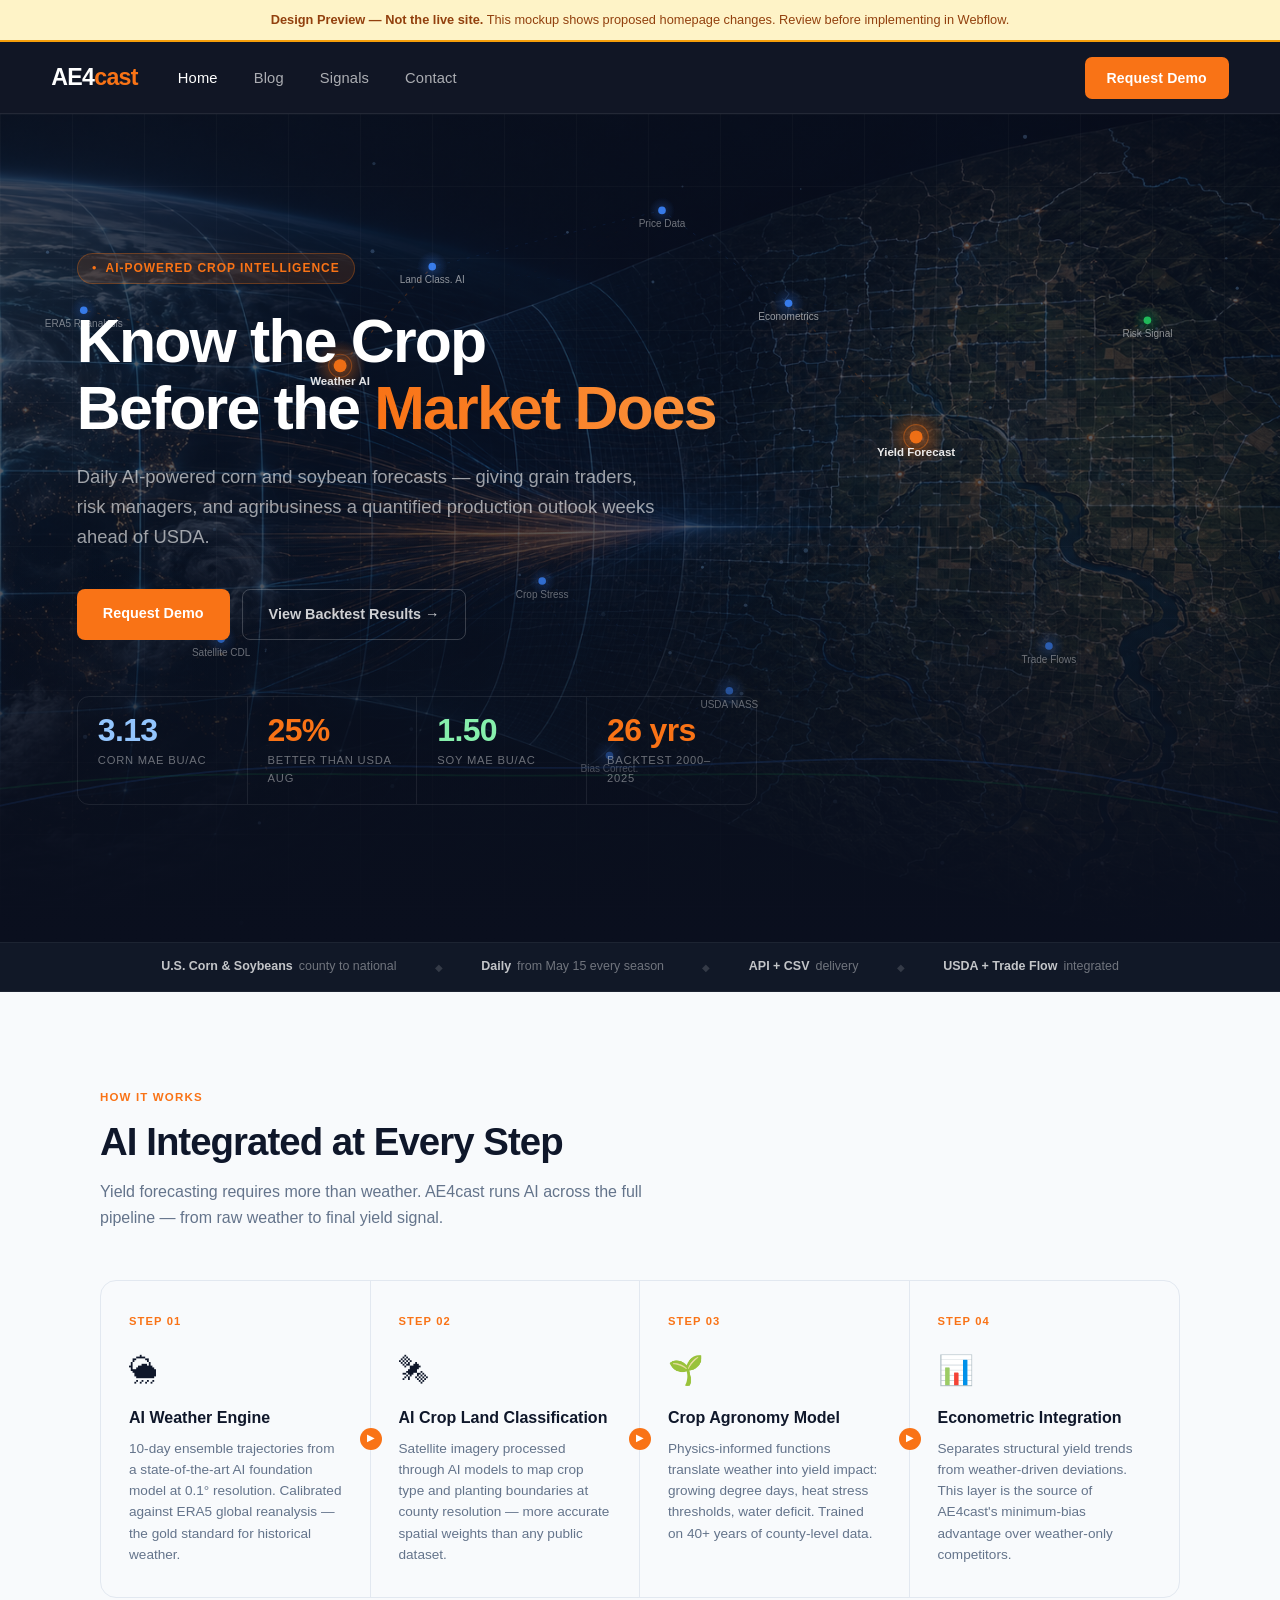
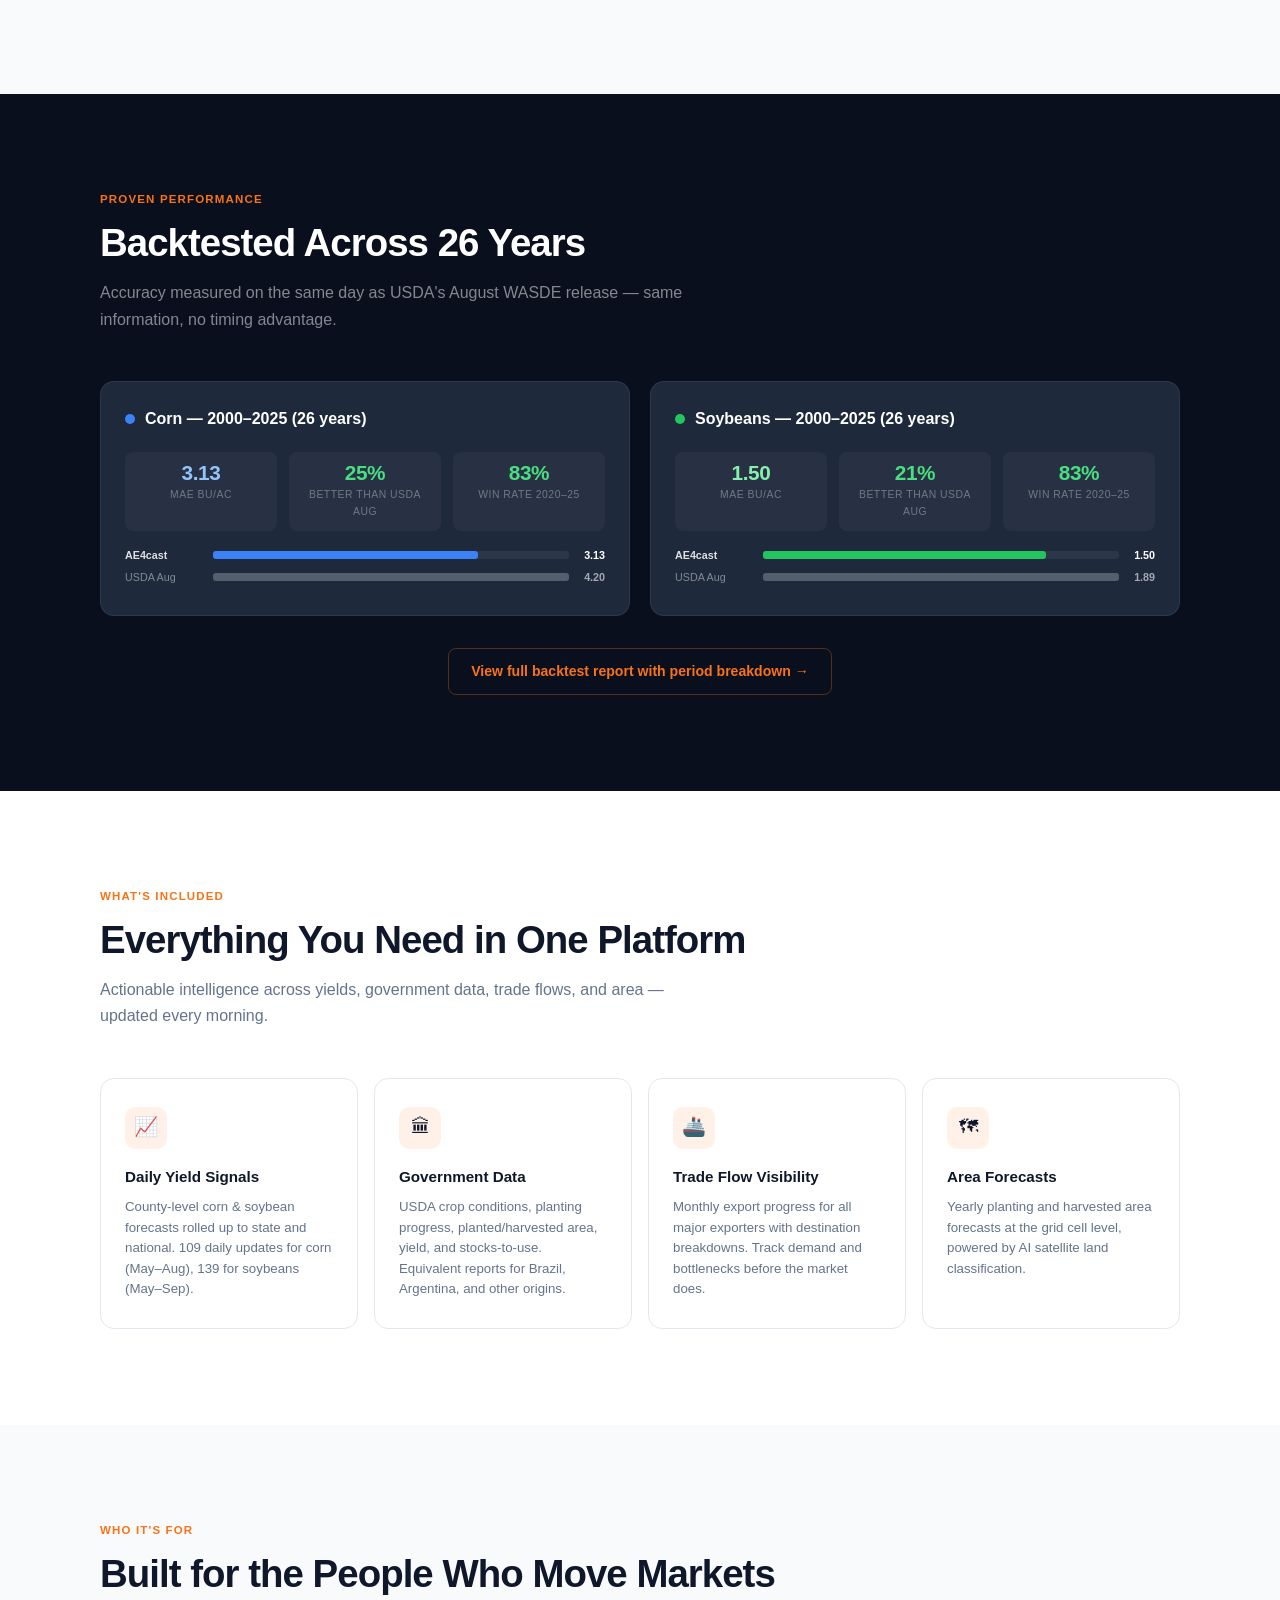
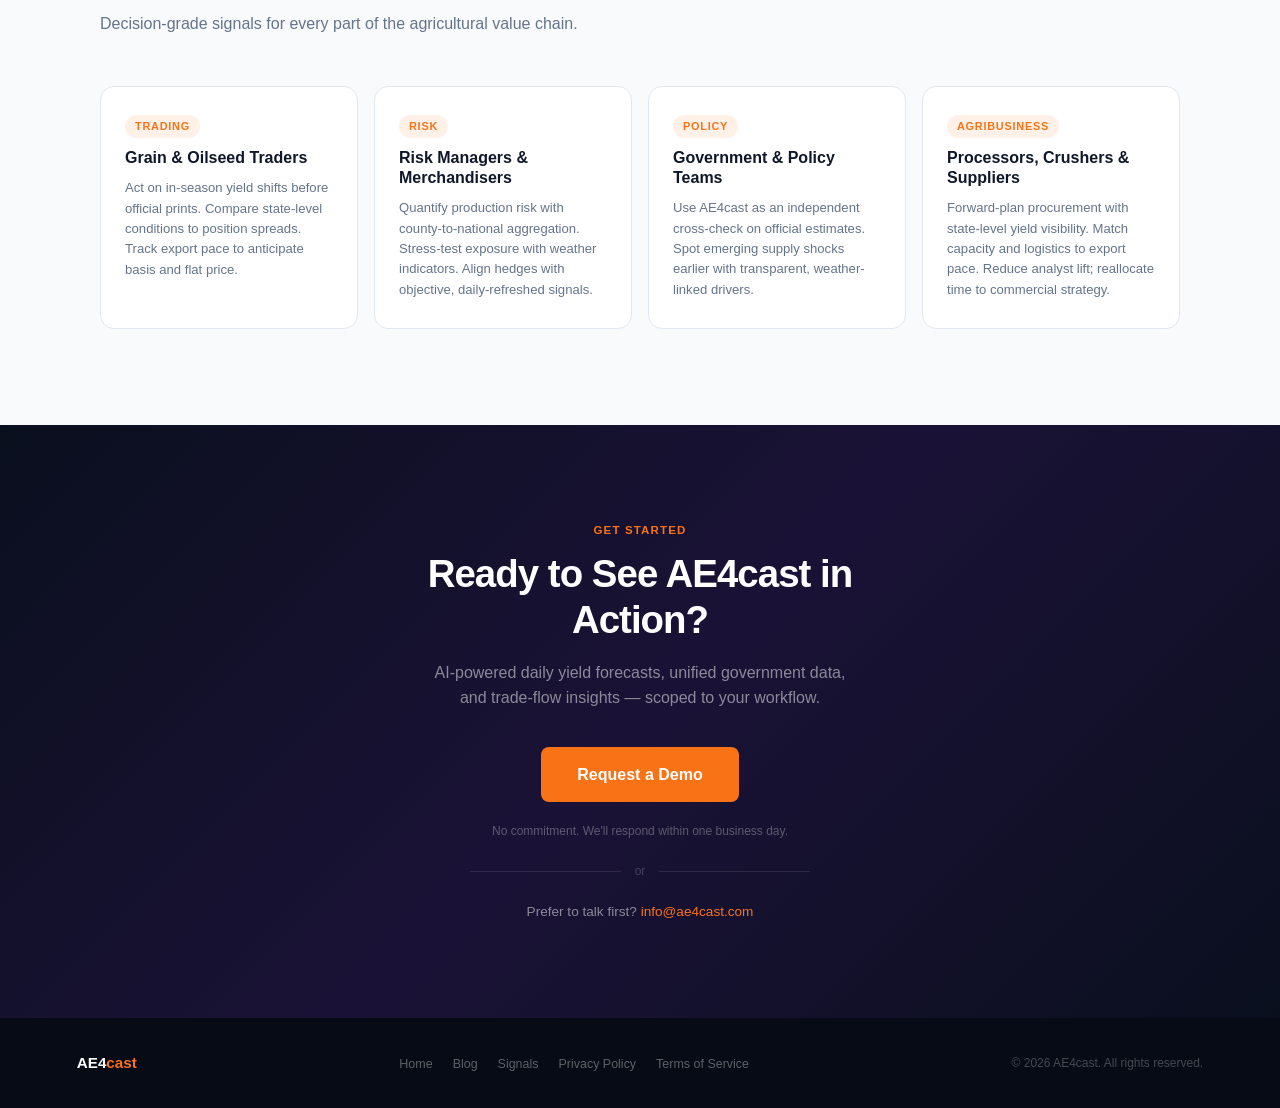
==== index.html @ 886dfc14 "Initial commit — AE4cast website redesign" ====
<!DOCTYPE html>
<html lang="en">
<head>
<meta charset="UTF-8">
<meta name="viewport" content="width=device-width, initial-scale=1.0">
<title>AE4cast — Daily Global Crop Intelligence</title>
<style>
  *, *::before, *::after { box-sizing: border-box; margin: 0; padding: 0; }

  :root {
    --orange:    #f97316;
    --orange-dk: #ea6c0a;
    --dark:      #0a0f1e;
    --dark2:     #111827;
    --dark3:     #1e293b;
    --slate:     #334155;
    --muted:     #64748b;
    --border:    #1e293b;
    --border-lt: #e2e8f0;
    --white:     #ffffff;
    --offwhite:  #f8fafc;
    --corn:      #3b82f6;
    --soy:       #22c55e;
    --text-dark: #0f172a;
  }

  html { scroll-behavior: smooth; }

  body {
    font-family: "Inter", "Helvetica Neue", Arial, sans-serif;
    background: var(--white);
    color: var(--text-dark);
    line-height: 1.6;
    font-size: 16px;
  }

  a { color: inherit; text-decoration: none; }
  img { display: block; max-width: 100%; }

  /* ── NAV ──────────────────────────────────────────────────── */
  .nav {
    position: sticky;
    top: 0;
    z-index: 100;
    background: rgba(10, 15, 30, 0.97);
    backdrop-filter: blur(14px);
    border-bottom: 1px solid rgba(255,255,255,0.08);
    padding: 0 clamp(24px, 4vw, 72px);
    display: flex;
    align-items: center;
    height: 72px;
    gap: 40px;
  }
  .nav-logo {
    font-size: 1.45rem;
    font-weight: 900;
    letter-spacing: -0.03em;
    color: var(--white);
    flex-shrink: 0;
  }
  .nav-logo span { color: var(--orange); }
  .nav-links {
    display: flex;
    gap: 36px;
    list-style: none;
    flex: 1;
  }
  .nav-links a {
    font-size: 0.92rem;
    font-weight: 500;
    color: rgba(255,255,255,0.65);
    transition: color 0.15s;
    letter-spacing: 0.01em;
  }
  .nav-links a:hover, .nav-links a.active { color: var(--white); }
  .nav-cta {
    background: var(--orange);
    color: var(--white);
    font-size: 0.88rem;
    font-weight: 700;
    padding: 10px 22px;
    border-radius: 7px;
    transition: background 0.15s;
    flex-shrink: 0;
    letter-spacing: 0.01em;
  }
  .nav-cta:hover { background: var(--orange-dk); }

  /* ── HERO ─────────────────────────────────────────────────── */
  .hero {
    background:
      linear-gradient(160deg, rgba(13,20,36,0.75) 0%, rgba(10,15,30,0.65) 40%, rgba(12,21,32,0.75) 100%),
      url('image/ae4casthomepage1.png') center / cover no-repeat;
    min-height: calc(100vh - 72px);
    display: flex;
    flex-direction: column;
    justify-content: center;
    padding: clamp(48px, 8vw, 100px) clamp(20px, 6vw, 80px);
    position: relative;
    overflow: hidden;
  }
  #hero-canvas {
    position: absolute;
    top: 0; left: 0;
    width: 100%; height: 100%;
    z-index: 0;
  }
  /* subtle grid lines — sit above canvas */
  .hero::before {
    content: "";
    position: absolute;
    inset: 0;
    z-index: 1;
    background-image:
      linear-gradient(rgba(255,255,255,0.025) 1px, transparent 1px),
      linear-gradient(90deg, rgba(255,255,255,0.025) 1px, transparent 1px);
    background-size: 72px 72px;
    pointer-events: none;
  }
  /* fade grid toward bottom — sit above canvas */
  .hero::after {
    content: "";
    position: absolute;
    inset: 0;
    z-index: 1;
    background: linear-gradient(to bottom, transparent 50%, #0a0f1e 100%);
    pointer-events: none;
  }
  .hero-inner {
    max-width: 760px;
    position: relative;
    z-index: 2;
  }
  .hero-eyebrow {
    display: inline-flex;
    align-items: center;
    gap: 8px;
    background: rgba(249,115,22,0.12);
    border: 1px solid rgba(249,115,22,0.3);
    border-radius: 20px;
    padding: 5px 14px;
    font-size: 0.75rem;
    font-weight: 600;
    letter-spacing: 0.08em;
    text-transform: uppercase;
    color: var(--orange);
    margin-bottom: 24px;
  }
  .hero-eyebrow::before { content: "●"; font-size: 0.5rem; }
  .hero h1 {
    font-size: clamp(2.2rem, 5.5vw, 3.8rem);
    font-weight: 800;
    line-height: 1.1;
    letter-spacing: -0.03em;
    color: var(--white);
    margin-bottom: 20px;
  }
  .hero h1 em {
    font-style: normal;
    background: linear-gradient(90deg, var(--orange) 0%, #fb923c 100%);
    -webkit-background-clip: text;
    -webkit-text-fill-color: transparent;
    background-clip: text;
  }
  .hero-sub {
    font-size: clamp(1rem, 2vw, 1.15rem);
    color: rgba(255,255,255,0.6);
    max-width: 580px;
    margin-bottom: 36px;
    line-height: 1.65;
  }
  .hero-actions {
    display: flex;
    gap: 12px;
    flex-wrap: wrap;
    margin-bottom: 56px;
  }
  .btn-primary {
    background: var(--orange);
    color: var(--white);
    font-size: 0.9rem;
    font-weight: 700;
    padding: 13px 26px;
    border-radius: 8px;
    transition: background 0.15s, transform 0.1s;
  }
  .btn-primary:hover { background: var(--orange-dk); transform: translateY(-1px); }
  .btn-outline {
    background: transparent;
    color: rgba(255,255,255,0.8);
    font-size: 0.9rem;
    font-weight: 600;
    padding: 13px 26px;
    border-radius: 8px;
    border: 1px solid rgba(255,255,255,0.2);
    transition: border-color 0.15s, color 0.15s;
  }
  .btn-outline:hover { border-color: rgba(255,255,255,0.5); color: var(--white); }

  /* hero metrics */
  .hero-metrics {
    display: flex;
    flex-wrap: wrap;
    gap: 0;
    border: 1px solid rgba(255,255,255,0.08);
    border-radius: 12px;
    overflow: hidden;
    max-width: 680px;
  }
  .hm-item {
    flex: 1;
    min-width: 140px;
    padding: 16px 20px;
    border-right: 1px solid rgba(255,255,255,0.08);
  }
  .hm-item:last-child { border-right: none; }
  .hm-val {
    font-size: clamp(1.4rem, 3vw, 2rem);
    font-weight: 800;
    letter-spacing: -0.02em;
    color: var(--white);
    display: block;
    line-height: 1.1;
  }
  .hm-val.orange { color: var(--orange); }
  .hm-val.blue   { color: #93c5fd; }
  .hm-val.green  { color: #86efac; }
  .hm-lbl {
    font-size: 0.7rem;
    text-transform: uppercase;
    letter-spacing: 0.07em;
    color: rgba(255,255,255,0.4);
    margin-top: 4px;
  }

  /* ── TRUST BAR ────────────────────────────────────────────── */
  .trust-bar {
    background: var(--dark2);
    border-top: 1px solid rgba(255,255,255,0.05);
    border-bottom: 1px solid rgba(255,255,255,0.05);
    padding: 14px clamp(20px, 4vw, 60px);
    display: flex;
    align-items: center;
    justify-content: center;
    gap: clamp(16px, 3vw, 48px);
    flex-wrap: wrap;
  }
  .trust-item {
    font-size: 0.78rem;
    color: rgba(255,255,255,0.4);
    display: flex;
    align-items: center;
    gap: 6px;
  }
  .trust-item strong { color: rgba(255,255,255,0.75); font-weight: 600; }
  .trust-sep { color: rgba(255,255,255,0.15); font-size: 0.6rem; }

  /* ── SECTIONS SHARED ──────────────────────────────────────── */
  section { padding: clamp(56px, 8vw, 96px) clamp(20px, 6vw, 80px); }
  .section-inner { max-width: 1080px; margin: 0 auto; }
  .section-eyebrow {
    font-size: 0.72rem;
    font-weight: 700;
    letter-spacing: 0.1em;
    text-transform: uppercase;
    color: var(--orange);
    margin-bottom: 12px;
  }
  .section-h {
    font-size: clamp(1.6rem, 3.5vw, 2.4rem);
    font-weight: 800;
    letter-spacing: -0.025em;
    line-height: 1.2;
    margin-bottom: 14px;
  }
  .section-sub {
    font-size: 1rem;
    color: var(--muted);
    max-width: 600px;
    line-height: 1.65;
    margin-bottom: 48px;
  }

  /* ── HOW IT WORKS ─────────────────────────────────────────── */
  .how-section { background: var(--offwhite); }
  .how-steps {
    display: grid;
    grid-template-columns: repeat(auto-fit, minmax(220px, 1fr));
    gap: 0;
    border: 1px solid var(--border-lt);
    border-radius: 16px;
    overflow: hidden;
  }
  .how-step {
    padding: 32px 28px;
    border-right: 1px solid var(--border-lt);
    position: relative;
  }
  .how-step:last-child { border-right: none; }
  .step-num {
    font-size: 0.7rem;
    font-weight: 700;
    letter-spacing: 0.1em;
    text-transform: uppercase;
    color: var(--orange);
    margin-bottom: 16px;
  }
  .step-icon {
    font-size: 1.8rem;
    margin-bottom: 12px;
  }
  .step-title {
    font-size: 1rem;
    font-weight: 700;
    margin-bottom: 8px;
  }
  .step-body {
    font-size: 0.85rem;
    color: var(--muted);
    line-height: 1.55;
  }
  .step-arrow {
    position: absolute;
    top: 50%;
    right: -12px;
    transform: translateY(-50%);
    background: var(--orange);
    color: white;
    width: 22px;
    height: 22px;
    border-radius: 50%;
    display: flex;
    align-items: center;
    justify-content: center;
    font-size: 0.65rem;
    z-index: 1;
  }
  .how-step:last-child .step-arrow { display: none; }

  /* ── PERFORMANCE ──────────────────────────────────────────── */
  .perf-section { background: var(--dark); }
  .perf-section .section-h { color: var(--white); }
  .perf-section .section-eyebrow { color: var(--orange); }
  .perf-section .section-sub { color: rgba(255,255,255,0.5); }

  .perf-grid {
    display: grid;
    grid-template-columns: 1fr 1fr;
    gap: 20px;
    margin-bottom: 32px;
  }
  @media (max-width: 640px) { .perf-grid { grid-template-columns: 1fr; } }

  .perf-card {
    background: var(--dark3);
    border: 1px solid rgba(255,255,255,0.07);
    border-radius: 14px;
    padding: 24px;
  }
  .perf-card-header {
    display: flex;
    align-items: center;
    gap: 10px;
    margin-bottom: 20px;
  }
  .perf-card-header h3 { color: var(--white); font-size: 1rem; font-weight: 700; }
  .crop-dot {
    width: 10px; height: 10px; border-radius: 50%; flex-shrink: 0;
  }
  .crop-dot.corn { background: var(--corn); }
  .crop-dot.soy  { background: var(--soy); }
  .perf-stat-row {
    display: flex;
    gap: 12px;
    margin-bottom: 16px;
  }
  .ps {
    flex: 1;
    background: rgba(255,255,255,0.04);
    border-radius: 8px;
    padding: 10px 12px;
    text-align: center;
  }
  .ps-val {
    font-size: 1.3rem;
    font-weight: 800;
    display: block;
    line-height: 1.1;
    letter-spacing: -0.02em;
  }
  .ps-val.corn { color: #93c5fd; }
  .ps-val.soy  { color: #86efac; }
  .ps-val.win  { color: #4ade80; }
  .ps-lbl {
    font-size: 0.65rem;
    text-transform: uppercase;
    letter-spacing: 0.05em;
    color: rgba(255,255,255,0.35);
    margin-top: 3px;
  }
  /* mini bar inside perf card */
  .mini-bars { margin-top: 4px; }
  .mini-bar-row {
    display: flex;
    align-items: center;
    gap: 8px;
    margin-bottom: 5px;
  }
  .mbl { font-size: 0.67rem; color: rgba(255,255,255,0.45); width: 80px; flex-shrink: 0; }
  .mbl.hl { color: rgba(255,255,255,0.85); font-weight: 700; }
  .mb-outer { flex: 1; background: rgba(255,255,255,0.06); border-radius: 3px; height: 8px; }
  .mb-inner { height: 100%; border-radius: 3px; }
  .mb-inner.ae { background: var(--corn); }
  .mb-inner.ae-soy { background: var(--soy); }
  .mb-inner.usda { background: rgba(255,255,255,0.2); }
  .mb-val { font-size: 0.67rem; font-weight: 600; width: 28px; text-align: right; color: rgba(255,255,255,0.6); }
  .mb-val.hl { color: var(--white); }

  .perf-cta {
    text-align: center;
    margin-top: 8px;
  }
  .perf-cta a {
    display: inline-flex;
    align-items: center;
    gap: 6px;
    color: var(--orange);
    font-size: 0.88rem;
    font-weight: 600;
    border: 1px solid rgba(249,115,22,0.3);
    border-radius: 8px;
    padding: 11px 22px;
    transition: background 0.15s, border-color 0.15s;
  }
  .perf-cta a:hover { background: rgba(249,115,22,0.1); border-color: var(--orange); }

  /* ── FEATURES ─────────────────────────────────────────────── */
  .features-grid {
    display: grid;
    grid-template-columns: repeat(auto-fit, minmax(230px, 1fr));
    gap: 16px;
  }
  .feature-card {
    background: var(--white);
    border: 1px solid var(--border-lt);
    border-radius: 14px;
    padding: 28px 24px;
    transition: box-shadow 0.2s, transform 0.2s;
  }
  .feature-card:hover {
    box-shadow: 0 8px 32px rgba(0,0,0,0.08);
    transform: translateY(-2px);
  }
  .feature-icon {
    width: 42px;
    height: 42px;
    background: rgba(249,115,22,0.1);
    border-radius: 10px;
    display: flex;
    align-items: center;
    justify-content: center;
    font-size: 1.2rem;
    margin-bottom: 16px;
  }
  .feature-card h3 {
    font-size: 0.95rem;
    font-weight: 700;
    margin-bottom: 8px;
  }
  .feature-card p {
    font-size: 0.83rem;
    color: var(--muted);
    line-height: 1.55;
  }

  /* ── AUDIENCE ─────────────────────────────────────────────── */
  .audience-section { background: var(--offwhite); }
  .audience-grid {
    display: grid;
    grid-template-columns: repeat(auto-fit, minmax(240px, 1fr));
    gap: 16px;
  }
  .audience-card {
    background: var(--white);
    border: 1px solid var(--border-lt);
    border-radius: 14px;
    padding: 28px 24px;
    display: flex;
    flex-direction: column;
    gap: 10px;
  }
  .audience-tag {
    display: inline-block;
    background: rgba(249,115,22,0.1);
    color: var(--orange);
    font-size: 0.68rem;
    font-weight: 700;
    letter-spacing: 0.07em;
    text-transform: uppercase;
    padding: 3px 10px;
    border-radius: 20px;
    align-self: flex-start;
  }
  .audience-card h3 {
    font-size: 1rem;
    font-weight: 700;
    line-height: 1.25;
  }
  .audience-card p {
    font-size: 0.82rem;
    color: var(--muted);
    line-height: 1.55;
    flex: 1;
  }
  .audience-card .aud-link {
    font-size: 0.8rem;
    font-weight: 600;
    color: var(--orange);
    display: flex;
    align-items: center;
    gap: 4px;
  }

  /* ── CTA ──────────────────────────────────────────────────── */
  .cta-section {
    background: linear-gradient(135deg, #0a0f1e 0%, #1a1236 50%, #0a0f1e 100%);
    text-align: center;
  }
  .cta-section .section-h { color: var(--white); max-width: 520px; margin: 0 auto 12px; }
  .cta-section .section-eyebrow { justify-content: center; display: flex; }
  .cta-sub { color: rgba(255,255,255,0.5); font-size: 1rem; margin-bottom: 36px; }
  .cta-form {
    display: flex;
    gap: 10px;
    justify-content: center;
    flex-wrap: wrap;
    margin-bottom: 16px;
  }
  .cta-form input {
    padding: 13px 18px;
    border-radius: 8px;
    border: 1px solid rgba(255,255,255,0.15);
    background: rgba(255,255,255,0.07);
    color: var(--white);
    font-size: 0.9rem;
    width: 280px;
    outline: none;
    transition: border-color 0.15s;
  }
  .cta-form input::placeholder { color: rgba(255,255,255,0.3); }
  .cta-form input:focus { border-color: var(--orange); }
  .cta-note { font-size: 0.75rem; color: rgba(255,255,255,0.3); }
  .cta-divider {
    display: flex;
    align-items: center;
    gap: 14px;
    max-width: 340px;
    margin: 20px auto;
    color: rgba(255,255,255,0.2);
    font-size: 0.75rem;
  }
  .cta-divider::before, .cta-divider::after {
    content: ""; flex: 1; height: 1px; background: rgba(255,255,255,0.1);
  }
  .cta-contact {
    font-size: 0.85rem;
    color: rgba(255,255,255,0.5);
  }
  .cta-contact a { color: var(--orange); }

  /* ── FOOTER ───────────────────────────────────────────────── */
  .footer {
    background: #060b15;
    padding: 32px clamp(20px, 6vw, 80px);
    display: flex;
    align-items: center;
    justify-content: space-between;
    flex-wrap: wrap;
    gap: 16px;
  }
  .footer-logo { font-size: 0.95rem; font-weight: 800; color: var(--white); }
  .footer-logo span { color: var(--orange); }
  .footer-links {
    display: flex;
    gap: 20px;
    list-style: none;
    flex-wrap: wrap;
  }
  .footer-links a {
    font-size: 0.78rem;
    color: rgba(255,255,255,0.35);
    transition: color 0.15s;
  }
  .footer-links a:hover { color: rgba(255,255,255,0.7); }
  .footer-copy { font-size: 0.75rem; color: rgba(255,255,255,0.25); }

  /* ── MODAL ────────────────────────────────────────────────── */
  .modal-overlay {
    display: none;
    position: fixed;
    inset: 0;
    background: rgba(5, 8, 20, 0.82);
    backdrop-filter: blur(6px);
    z-index: 500;
    align-items: center;
    justify-content: center;
    padding: 20px;
  }
  .modal-overlay.active { display: flex; }
  .modal {
    background: #fff;
    border-radius: 16px;
    padding: clamp(28px, 4vw, 44px);
    width: 100%;
    max-width: 560px;
    max-height: 90vh;
    overflow-y: auto;
    position: relative;
    box-shadow: 0 32px 80px rgba(0,0,0,0.4);
  }
  .modal-close {
    position: absolute;
    top: 16px;
    right: 18px;
    background: none;
    border: none;
    font-size: 1.4rem;
    line-height: 1;
    cursor: pointer;
    color: var(--muted);
    padding: 4px 8px;
    border-radius: 4px;
    transition: background 0.15s;
  }
  .modal-close:hover { background: var(--offwhite); }
  .modal-eyebrow {
    font-size: 0.68rem;
    font-weight: 700;
    letter-spacing: 0.1em;
    text-transform: uppercase;
    color: var(--orange);
    margin-bottom: 6px;
  }
  .modal h2 {
    font-size: 1.35rem;
    font-weight: 800;
    letter-spacing: -0.02em;
    margin-bottom: 6px;
  }
  .modal-sub {
    font-size: 0.85rem;
    color: var(--muted);
    margin-bottom: 24px;
    line-height: 1.5;
  }
  .form-row {
    display: grid;
    grid-template-columns: 1fr 1fr;
    gap: 12px;
    margin-bottom: 12px;
  }
  @media (max-width: 480px) { .form-row { grid-template-columns: 1fr; } }
  .form-field {
    display: flex;
    flex-direction: column;
    gap: 5px;
    margin-bottom: 12px;
  }
  .form-field label {
    font-size: 0.78rem;
    font-weight: 600;
    color: var(--text-dark);
  }
  .form-field label .opt {
    font-weight: 400;
    color: var(--muted);
    font-size: 0.72rem;
    margin-left: 4px;
  }
  .form-field input,
  .form-field select,
  .form-field textarea {
    padding: 10px 13px;
    border: 1.5px solid var(--border-lt);
    border-radius: 8px;
    font-size: 0.88rem;
    font-family: inherit;
    color: var(--text-dark);
    background: var(--white);
    outline: none;
    transition: border-color 0.15s;
    width: 100%;
  }
  .form-field input:focus,
  .form-field select:focus,
  .form-field textarea:focus { border-color: var(--orange); }
  .form-field textarea { resize: vertical; min-height: 80px; line-height: 1.5; }
  .form-field select { cursor: pointer; appearance: none; background-image: url("data:image/svg+xml,%3Csvg xmlns='http://www.w3.org/2000/svg' width='12' height='12' viewBox='0 0 12 12'%3E%3Cpath fill='%2364748b' d='M6 8L1 3h10z'/%3E%3C/svg%3E"); background-repeat: no-repeat; background-position: right 12px center; padding-right: 32px; }
  .form-divider {
    font-size: 0.72rem;
    font-weight: 700;
    letter-spacing: 0.08em;
    text-transform: uppercase;
    color: var(--muted);
    padding: 8px 0 10px;
    border-top: 1px solid var(--border-lt);
    margin: 4px 0 12px;
  }
  .modal-submit {
    width: 100%;
    background: var(--orange);
    color: white;
    font-size: 0.95rem;
    font-weight: 700;
    padding: 14px;
    border: none;
    border-radius: 8px;
    cursor: pointer;
    margin-top: 8px;
    transition: background 0.15s;
  }
  .modal-submit:hover { background: var(--orange-dk); }
  .modal-legal {
    font-size: 0.7rem;
    color: var(--muted);
    text-align: center;
    margin-top: 12px;
    line-height: 1.5;
  }
  /* success state */
  .modal-success {
    display: none;
    text-align: center;
    padding: 24px 0;
  }
  .modal-success.active { display: block; }
  .modal-success .check {
    font-size: 2.5rem;
    margin-bottom: 12px;
  }
  .modal-success h3 { font-size: 1.2rem; font-weight: 800; margin-bottom: 8px; }
  .modal-success p { font-size: 0.88rem; color: var(--muted); }
  .modal-form-wrap.hidden { display: none; }

  /* ── PREVIEW NOTICE ───────────────────────────────────────── */
  .preview-notice {
    background: #fef3c7;
    border-bottom: 2px solid #f59e0b;
    padding: 10px 24px;
    font-size: 0.8rem;
    text-align: center;
    color: #92400e;
  }
  .preview-notice strong { font-weight: 700; }

  @media (max-width: 640px) {
    .nav-links { display: none; }
    .hero-metrics .hm-item { min-width: 100px; padding: 12px; }
    .trust-sep { display: none; }
  }
</style>
</head>
<body>

<div class="preview-notice">
  <strong>Design Preview — Not the live site.</strong>
  This mockup shows proposed homepage changes. Review before implementing in Webflow.
</div>

<!-- NAV -->
<nav class="nav">
  <span class="nav-logo">AE4<span>cast</span></span>
  <ul class="nav-links">
    <li><a href="index.html" class="active">Home</a></li>
    <li><a href="blog.html">Blog</a></li>
    <li><a href="signals.html">Signals</a></li>
    <li><a href="contact.html">Contact</a></li>
  </ul>
  <a href="#" class="nav-cta" onclick="openModal();return false;">Request Demo</a>
</nav>

<!-- HERO -->
<section class="hero">
  <canvas id="hero-canvas"></canvas>
  <div class="hero-inner">
    <span class="hero-eyebrow">AI-Powered Crop Intelligence</span>
    <h1>Know the Crop<br>Before the <em>Market Does</em></h1>
    <p class="hero-sub">
      Daily AI-powered corn and soybean forecasts — giving grain traders,
      risk managers, and agribusiness a quantified production outlook
      weeks ahead of USDA.
    </p>
    <div class="hero-actions">
      <a href="#" class="btn-primary" onclick="openModal();return false;">Request Demo</a>
      <a href="performance.html" class="btn-outline">View Backtest Results →</a>
    </div>
    <div class="hero-metrics">
      <div class="hm-item">
        <span class="hm-val blue">3.13</span>
        <div class="hm-lbl">Corn MAE bu/ac</div>
      </div>
      <div class="hm-item">
        <span class="hm-val orange">25%</span>
        <div class="hm-lbl">Better than USDA Aug</div>
      </div>
      <div class="hm-item">
        <span class="hm-val green">1.50</span>
        <div class="hm-lbl">Soy MAE bu/ac</div>
      </div>
      <div class="hm-item">
        <span class="hm-val orange">26 yrs</span>
        <div class="hm-lbl">Backtest 2000–2025</div>
      </div>
    </div>
  </div>
</section>

<!-- TRUST BAR -->
<div class="trust-bar">
  <div class="trust-item"><strong>U.S. Corn &amp; Soybeans</strong> county to national</div>
  <div class="trust-sep">◆</div>
  <div class="trust-item"><strong>Daily</strong> from May 15 every season</div>
  <div class="trust-sep">◆</div>
  <div class="trust-item"><strong>API + CSV</strong> delivery</div>
  <div class="trust-sep">◆</div>
  <div class="trust-item"><strong>USDA + Trade Flow</strong> integrated</div>
</div>

<!-- HOW IT WORKS -->
<section class="how-section">
  <div class="section-inner">
    <p class="section-eyebrow">How It Works</p>
    <h2 class="section-h">AI Integrated at Every Step</h2>
    <p class="section-sub">Yield forecasting requires more than weather. AE4cast runs AI across the full pipeline — from raw weather to final yield signal.</p>
    <div class="how-steps">
      <div class="how-step">
        <div class="step-num">Step 01</div>
        <div class="step-icon">🌦</div>
        <div class="step-title">AI Weather Engine</div>
        <p class="step-body">10-day ensemble trajectories from a state-of-the-art AI foundation model at 0.1° resolution. Calibrated against ERA5 global reanalysis — the gold standard for historical weather.</p>
        <div class="step-arrow">▶</div>
      </div>
      <div class="how-step">
        <div class="step-num">Step 02</div>
        <div class="step-icon">🛰</div>
        <div class="step-title">AI Crop Land Classification</div>
        <p class="step-body">Satellite imagery processed through AI models to map crop type and planting boundaries at county resolution — more accurate spatial weights than any public dataset.</p>
        <div class="step-arrow">▶</div>
      </div>
      <div class="how-step">
        <div class="step-num">Step 03</div>
        <div class="step-icon">🌱</div>
        <div class="step-title">Crop Agronomy Model</div>
        <p class="step-body">Physics-informed functions translate weather into yield impact: growing degree days, heat stress thresholds, water deficit. Trained on 40+ years of county-level data.</p>
        <div class="step-arrow">▶</div>
      </div>
      <div class="how-step">
        <div class="step-num">Step 04</div>
        <div class="step-icon">📊</div>
        <div class="step-title">Econometric Integration</div>
        <p class="step-body">Separates structural yield trends from weather-driven deviations. This layer is the source of AE4cast's minimum-bias advantage over weather-only competitors.</p>
      </div>
    </div>
  </div>
</section>

<!-- PERFORMANCE PREVIEW -->
<section class="perf-section">
  <div class="section-inner">
    <p class="section-eyebrow">Proven Performance</p>
    <h2 class="section-h" style="color:white">Backtested Across 26 Years</h2>
    <p class="section-sub">Accuracy measured on the same day as USDA's August WASDE release — same information, no timing advantage.</p>

    <div class="perf-grid">
      <!-- Corn card -->
      <div class="perf-card">
        <div class="perf-card-header">
          <span class="crop-dot corn"></span>
          <h3>Corn — 2000–2025 (26 years)</h3>
        </div>
        <div class="perf-stat-row">
          <div class="ps">
            <span class="ps-val corn">3.13</span>
            <div class="ps-lbl">MAE bu/ac</div>
          </div>
          <div class="ps">
            <span class="ps-val win">25%</span>
            <div class="ps-lbl">better than USDA Aug</div>
          </div>
          <div class="ps">
            <span class="ps-val win">83%</span>
            <div class="ps-lbl">win rate 2020–25</div>
          </div>
        </div>
        <div class="mini-bars">
          <div class="mini-bar-row">
            <span class="mbl hl">AE4cast</span>
            <div class="mb-outer"><div class="mb-inner ae" style="width:74.5%"></div></div>
            <span class="mb-val hl">3.13</span>
          </div>
          <div class="mini-bar-row">
            <span class="mbl">USDA Aug</span>
            <div class="mb-outer"><div class="mb-inner usda" style="width:100%"></div></div>
            <span class="mb-val">4.20</span>
          </div>
        </div>
      </div>

      <!-- Soy card -->
      <div class="perf-card">
        <div class="perf-card-header">
          <span class="crop-dot soy"></span>
          <h3>Soybeans — 2000–2025 (26 years)</h3>
        </div>
        <div class="perf-stat-row">
          <div class="ps">
            <span class="ps-val soy">1.50</span>
            <div class="ps-lbl">MAE bu/ac</div>
          </div>
          <div class="ps">
            <span class="ps-val win">21%</span>
            <div class="ps-lbl">better than USDA Aug</div>
          </div>
          <div class="ps">
            <span class="ps-val win">83%</span>
            <div class="ps-lbl">win rate 2020–25</div>
          </div>
        </div>
        <div class="mini-bars">
          <div class="mini-bar-row">
            <span class="mbl hl">AE4cast</span>
            <div class="mb-outer"><div class="mb-inner ae-soy" style="width:79.4%"></div></div>
            <span class="mb-val hl">1.50</span>
          </div>
          <div class="mini-bar-row">
            <span class="mbl">USDA Aug</span>
            <div class="mb-outer"><div class="mb-inner usda" style="width:100%"></div></div>
            <span class="mb-val">1.89</span>
          </div>
        </div>
      </div>
    </div>

    <div class="perf-cta">
      <a href="performance.html">View full backtest report with period breakdown →</a>
    </div>
  </div>
</section>

<!-- FEATURES -->
<section>
  <div class="section-inner">
    <p class="section-eyebrow">What's Included</p>
    <h2 class="section-h">Everything You Need in One Platform</h2>
    <p class="section-sub">Actionable intelligence across yields, government data, trade flows, and area — updated every morning.</p>
    <div class="features-grid">
      <div class="feature-card">
        <div class="feature-icon">📈</div>
        <h3>Daily Yield Signals</h3>
        <p>County-level corn &amp; soybean forecasts rolled up to state and national. 109 daily updates for corn (May–Aug), 139 for soybeans (May–Sep).</p>
      </div>
      <div class="feature-card">
        <div class="feature-icon">🏛</div>
        <h3>Government Data</h3>
        <p>USDA crop conditions, planting progress, planted/harvested area, yield, and stocks-to-use. Equivalent reports for Brazil, Argentina, and other origins.</p>
      </div>
      <div class="feature-card">
        <div class="feature-icon">🚢</div>
        <h3>Trade Flow Visibility</h3>
        <p>Monthly export progress for all major exporters with destination breakdowns. Track demand and bottlenecks before the market does.</p>
      </div>
      <div class="feature-card">
        <div class="feature-icon">🗺</div>
        <h3>Area Forecasts</h3>
        <p>Yearly planting and harvested area forecasts at the grid cell level, powered by AI satellite land classification.</p>
      </div>
    </div>
  </div>
</section>

<!-- AUDIENCE -->
<section class="audience-section">
  <div class="section-inner">
    <p class="section-eyebrow">Who It's For</p>
    <h2 class="section-h">Built for the People Who Move Markets</h2>
    <p class="section-sub">Decision-grade signals for every part of the agricultural value chain.</p>
    <div class="audience-grid">
      <div class="audience-card">
        <span class="audience-tag">Trading</span>
        <h3>Grain &amp; Oilseed Traders</h3>
        <p>Act on in-season yield shifts before official prints. Compare state-level conditions to position spreads. Track export pace to anticipate basis and flat price.</p>
      </div>
      <div class="audience-card">
        <span class="audience-tag">Risk</span>
        <h3>Risk Managers &amp; Merchandisers</h3>
        <p>Quantify production risk with county-to-national aggregation. Stress-test exposure with weather indicators. Align hedges with objective, daily-refreshed signals.</p>
      </div>
      <div class="audience-card">
        <span class="audience-tag">Policy</span>
        <h3>Government &amp; Policy Teams</h3>
        <p>Use AE4cast as an independent cross-check on official estimates. Spot emerging supply shocks earlier with transparent, weather-linked drivers.</p>
      </div>
      <div class="audience-card">
        <span class="audience-tag">Agribusiness</span>
        <h3>Processors, Crushers &amp; Suppliers</h3>
        <p>Forward-plan procurement with state-level yield visibility. Match capacity and logistics to export pace. Reduce analyst lift; reallocate time to commercial strategy.</p>
      </div>
    </div>
  </div>
</section>

<!-- CTA -->
<section class="cta-section" id="cta">
  <div class="section-inner" style="text-align:center">
    <p class="section-eyebrow" style="justify-content:center;display:flex">Get Started</p>
    <h2 class="section-h" style="color:white;margin:0 auto 16px">Ready to See AE4cast in Action?</h2>
    <p class="cta-sub">AI-powered daily yield forecasts, unified government data,<br>and trade-flow insights — scoped to your workflow.</p>
    <a href="#" class="btn-primary" onclick="openModal();return false;" style="display:inline-block;margin-bottom:20px;font-size:1rem;padding:15px 36px;">Request a Demo</a>
    <p class="cta-note">No commitment. We'll respond within one business day.</p>
    <div class="cta-divider">or</div>
    <p class="cta-contact">Prefer to talk first? <a href="mailto:info@ae4cast.com">info@ae4cast.com</a></p>
  </div>
</section>

<!-- FOOTER -->
<footer class="footer">
  <span class="footer-logo">AE4<span>cast</span></span>
  <ul class="footer-links">
    <li><a href="index.html">Home</a></li>
    <li><a href="blog.html">Blog</a></li>
    <li><a href="signals.html">Signals</a></li>
    <li><a href="privacy-policy.html">Privacy Policy</a></li>
    <li><a href="terms.html">Terms of Service</a></li>
  </ul>
  <span class="footer-copy">© 2026 AE4cast. All rights reserved.</span>
</footer>

<!-- ═══════════════════════════════════════════════ DEMO MODAL -->
<div id="demo-modal" class="modal-overlay" onclick="handleOverlayClick(event)">
  <div class="modal">
    <button class="modal-close" onclick="closeModal()" aria-label="Close">&#215;</button>

    <!-- Success state -->
    <div class="modal-success" id="modal-success">
      <div class="check">✅</div>
      <h3>Thanks — we'll be in touch!</h3>
      <p>Expect a reply within one business day.<br>
      Questions in the meantime? <a href="mailto:info@ae4cast.com" style="color:#f97316">info@ae4cast.com</a></p>
    </div>

    <!-- Form -->
    <div class="modal-form-wrap" id="modal-form-wrap">
      <div class="modal-eyebrow">Request a Demo</div>
      <h2>See AE4cast in Action</h2>
      <p class="modal-sub">We'll set up a call to walk through the platform and tailor coverage to your workflow.</p>

      <form id="demo-form" name="demo-request" method="POST" data-netlify="true" onsubmit="handleSubmit(event)">
        <input type="hidden" name="form-name" value="demo-request">
        <div class="form-row">
          <div class="form-field">
            <label for="f-name">Full Name <span style="color:#ef4444">*</span></label>
            <input type="text" id="f-name" name="name" placeholder="Jane Smith" required>
          </div>
          <div class="form-field">
            <label for="f-email">Work Email <span style="color:#ef4444">*</span></label>
            <input type="email" id="f-email" name="email" placeholder="jane@company.com" required>
          </div>
        </div>
        <div class="form-row">
          <div class="form-field">
            <label for="f-company">Company <span style="color:#ef4444">*</span></label>
            <input type="text" id="f-company" name="company" placeholder="Acme Trading Co." required>
          </div>
          <div class="form-field">
            <label for="f-role">Role / Title <span style="color:#ef4444">*</span></label>
            <select id="f-role" name="role" required>
              <option value="" disabled selected>Select your role</option>
              <option>Trader / Portfolio Manager</option>
              <option>Risk Manager / Merchandiser</option>
              <option>Analyst / Researcher</option>
              <option>Procurement / Supply Chain</option>
              <option>Government / Policy</option>
              <option>Other</option>
            </select>
          </div>
        </div>

        <div class="form-divider">Optional — helps us prepare the right demo</div>

        <div class="form-field">
          <label for="f-usecase">How do you plan to use AE4cast? <span class="opt">(optional)</span></label>
          <textarea id="f-usecase" name="use_case" placeholder="e.g. Daily yield signals for corn futures positioning, managing procurement risk across crush operations…"></textarea>
        </div>
        <div class="form-field">
          <label for="f-providers">Data providers or tools you currently use <span class="opt">(optional)</span></label>
          <input type="text" id="f-providers" name="current_providers" placeholder="e.g. Bloomberg, USDA WASDE, Gro Intelligence…">
        </div>

        <button type="submit" class="modal-submit">Request Demo →</button>
        <p class="modal-legal">Your information is used only to follow up on this demo request and for internal market research. We do not sell or share your data with third parties.</p>
      </form>
    </div>
  </div>
</div>

<script>
  function openModal() {
    document.getElementById('demo-modal').classList.add('active');
    document.body.style.overflow = 'hidden';
  }
  function closeModal() {
    document.getElementById('demo-modal').classList.remove('active');
    document.body.style.overflow = '';
  }
  function handleOverlayClick(e) {
    if (e.target === document.getElementById('demo-modal')) closeModal();
  }
  document.addEventListener('keydown', function(e) {
    if (e.key === 'Escape') closeModal();
  });
  async function handleSubmit(e) {
    e.preventDefault();
    const form = e.target;
    if (!form.checkValidity()) { form.reportValidity(); return; }
    try {
      await fetch('/', {
        method: 'POST',
        headers: { 'Content-Type': 'application/x-www-form-urlencoded' },
        body: new URLSearchParams(new FormData(form)).toString()
      });
      document.getElementById('modal-form-wrap').classList.add('hidden');
      document.getElementById('modal-success').classList.add('active');
    } catch {
      alert('Something went wrong. Please email us at info@ae4cast.com');
    }
  }
</script>
<script>
// ── AE4cast AI Pipeline Animation ────────────────────────────────────────────
// Neural network nodes representing the AE4cast model pipeline, with
// animated connections, weather particles, and seasonal yield curves.
(function () {
  const canvas = document.getElementById('hero-canvas');
  if (!canvas) return;
  const ctx = canvas.getContext('2d');
  let W, H;

  function resize() {
    const rect = canvas.parentElement.getBoundingClientRect();
    W = canvas.width  = rect.width;
    H = canvas.height = rect.height;
  }
  window.addEventListener('resize', resize);
  resize();

  // ── Node definitions ──────────────────────────────────────────────────────
  // [label, relX, relY, isCore, colorType]
  // isCore = orange (AE4cast output); others = blue (inputs/processing)
  const NODE_DEF = [
    ['Weather AI',    0.24, 0.32, true,  'orange'],  // AI weather engine
    ['Yield Forecast',0.68, 0.38, true,  'orange'],  // final output
    ['ERA5 Reanalysis',0.09, 0.22, false, 'blue'],
    ['Satellite CDL', 0.14, 0.62, false, 'blue'],
    ['Crop Stress',   0.42, 0.54, false, 'blue'],
    ['Land Class. AI',0.30, 0.18, false, 'blue'],
    ['USDA NASS',     0.54, 0.68, false, 'blue'],
    ['Econometrics',  0.58, 0.22, false, 'blue'],
    ['Trade Flows',   0.83, 0.62, false, 'blue'],
    ['Risk Signal',   0.86, 0.24, false, 'green'],
    ['Price Data',    0.48, 0.12, false, 'blue'],
    ['Bias Correct.', 0.44, 0.78, false, 'blue'],
  ];

  const nodes = NODE_DEF.map(([label, rx, ry, isCore, colorType]) => ({
    label, ox: rx, oy: ry, x: rx, y: ry,
    isCore, colorType,
    phase:      Math.random() * Math.PI * 2,
    driftSpeed: 0.25 + Math.random() * 0.35,
    pulse:      Math.random() * Math.PI * 2,
    pulseSpeed: 0.016 + Math.random() * 0.014,
  }));

  // ── Weather particles ─────────────────────────────────────────────────────
  const particles = Array.from({ length: 55 }, () => ({
    x:    Math.random(),
    y:    Math.random(),
    r:    0.7 + Math.random() * 1.6,
    vy:   0.00018 + Math.random() * 0.00032,
    opacity: 0.08 + Math.random() * 0.22,
  }));

  function clr(type, a) {
    if (type === 'orange') return `rgba(249,115,22,${a})`;
    if (type === 'green')  return `rgba(34,197,94,${a})`;
    return                        `rgba(59,130,246,${a})`;
  }

  let t = 0;

  function draw() {
    ctx.clearRect(0, 0, W, H);
    t += 0.012;

    // ── Update node positions (gentle drift) ──────────────────────────────
    nodes.forEach(n => {
      n.pulse += n.pulseSpeed;
      n.x = n.ox + Math.sin(t * n.driftSpeed + n.phase)        * 0.038;
      n.y = n.oy + Math.cos(t * n.driftSpeed * 0.7 + n.phase)  * 0.024;
    });

    // ── Connections ───────────────────────────────────────────────────────
    const DIST = 0.33;
    ctx.save();
    for (let i = 0; i < nodes.length; i++) {
      for (let j = i + 1; j < nodes.length; j++) {
        const a = nodes[i], b = nodes[j];
        const dx = a.x - b.x, dy = a.y - b.y;
        const d  = Math.sqrt(dx * dx + dy * dy);
        if (d > DIST) continue;
        const alpha   = (1 - d / DIST) * 0.38;
        const isHot   = a.isCore || b.isCore;
        ctx.strokeStyle   = isHot ? clr('orange', alpha) : clr('blue', alpha * 0.75);
        ctx.lineWidth     = isHot ? 1.3 : 0.8;
        ctx.setLineDash([3, 7]);
        ctx.lineDashOffset = -(t * 9);
        ctx.beginPath();
        ctx.moveTo(a.x * W, a.y * H);
        ctx.lineTo(b.x * W, b.y * H);
        ctx.stroke();
      }
    }
    ctx.setLineDash([]);
    ctx.restore();

    // ── Nodes ─────────────────────────────────────────────────────────────
    nodes.forEach(n => {
      const nx = n.x * W, ny = n.y * H;
      const pulse = 0.5 + 0.5 * Math.sin(n.pulse);
      const r      = n.isCore ? 6.5 : 3.8;
      const glowR  = n.isCore ? 26 + pulse * 9 : 13 + pulse * 4;

      // Glow halo
      const g = ctx.createRadialGradient(nx, ny, 0, nx, ny, glowR);
      g.addColorStop(0, clr(n.colorType, n.isCore ? 0.45 + pulse * 0.2 : 0.22 + pulse * 0.1));
      g.addColorStop(1, clr(n.colorType, 0));
      ctx.fillStyle = g;
      ctx.beginPath();
      ctx.arc(nx, ny, glowR, 0, Math.PI * 2);
      ctx.fill();

      // Pulsing ring on core nodes
      if (n.isCore) {
        ctx.strokeStyle = clr(n.colorType, 0.35 + pulse * 0.25);
        ctx.lineWidth   = 1.2;
        ctx.beginPath();
        ctx.arc(nx, ny, r + 5 + pulse * 4, 0, Math.PI * 2);
        ctx.stroke();
      }

      // Solid dot
      ctx.fillStyle = clr(n.colorType, 0.92);
      ctx.beginPath();
      ctx.arc(nx, ny, r, 0, Math.PI * 2);
      ctx.fill();

      // Label
      const lAlpha = n.isCore ? 0.88 + pulse * 0.12 : 0.42 + pulse * 0.22;
      ctx.fillStyle  = `rgba(255,255,255,${lAlpha})`;
      ctx.font       = n.isCore ? 'bold 11.5px Inter,Arial,sans-serif'
                                 : '10px Inter,Arial,sans-serif';
      ctx.textAlign  = 'center';
      ctx.fillText(n.label, nx, ny + r + 13);
    });

    // ── Weather particles (rising) ────────────────────────────────────────
    particles.forEach(p => {
      p.y -= p.vy;
      if (p.y < -0.01) { p.y = 1.01; p.x = Math.random(); }
      ctx.fillStyle = `rgba(147,197,253,${p.opacity})`;
      ctx.beginPath();
      ctx.arc(p.x * W, p.y * H, p.r, 0, Math.PI * 2);
      ctx.fill();
    });

    // ── Yield curves (bottom band) ────────────────────────────────────────
    const baseY = H * 0.84, amp = H * 0.10;

    // Corn (blue)
    ctx.strokeStyle = 'rgba(59,130,246,0.28)';
    ctx.lineWidth   = 1.8;
    ctx.beginPath();
    for (let x = 0; x <= W; x += 3) {
      const p = x / W;
      const y = baseY - amp * (Math.sin(p * Math.PI) * 0.65
                              + Math.sin(p * Math.PI * 3 + t * 0.55) * 0.14);
      x === 0 ? ctx.moveTo(x, y) : ctx.lineTo(x, y);
    }
    ctx.stroke();

    // Soy (green)
    ctx.strokeStyle = 'rgba(34,197,94,0.22)';
    ctx.beginPath();
    for (let x = 0; x <= W; x += 3) {
      const p = x / W;
      const y = baseY - amp * (Math.sin(p * Math.PI + 0.28) * 0.52
                              + Math.sin(p * Math.PI * 2.6 + t * 0.42 + 1.1) * 0.11);
      x === 0 ? ctx.moveTo(x, y) : ctx.lineTo(x, y);
    }
    ctx.stroke();

    requestAnimationFrame(draw);
  }

  draw();
})();
</script>
</body>
</html>
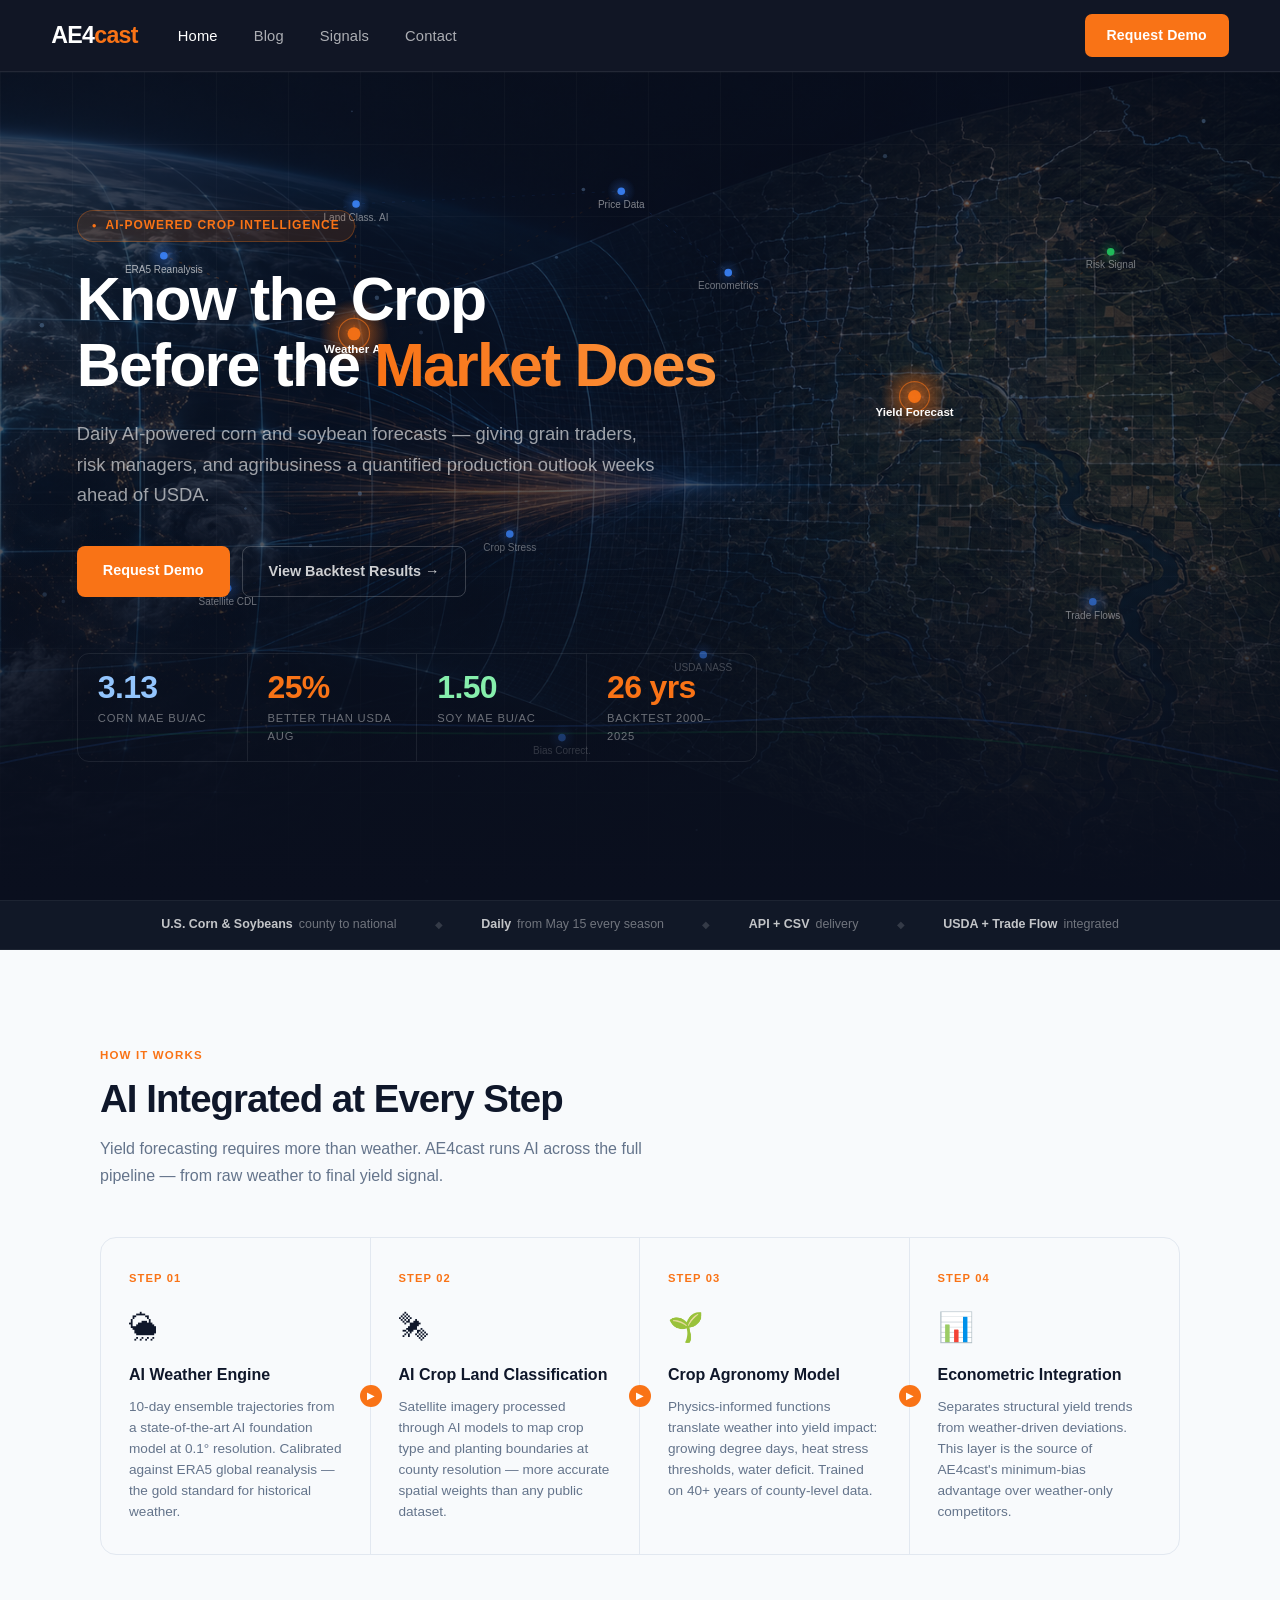
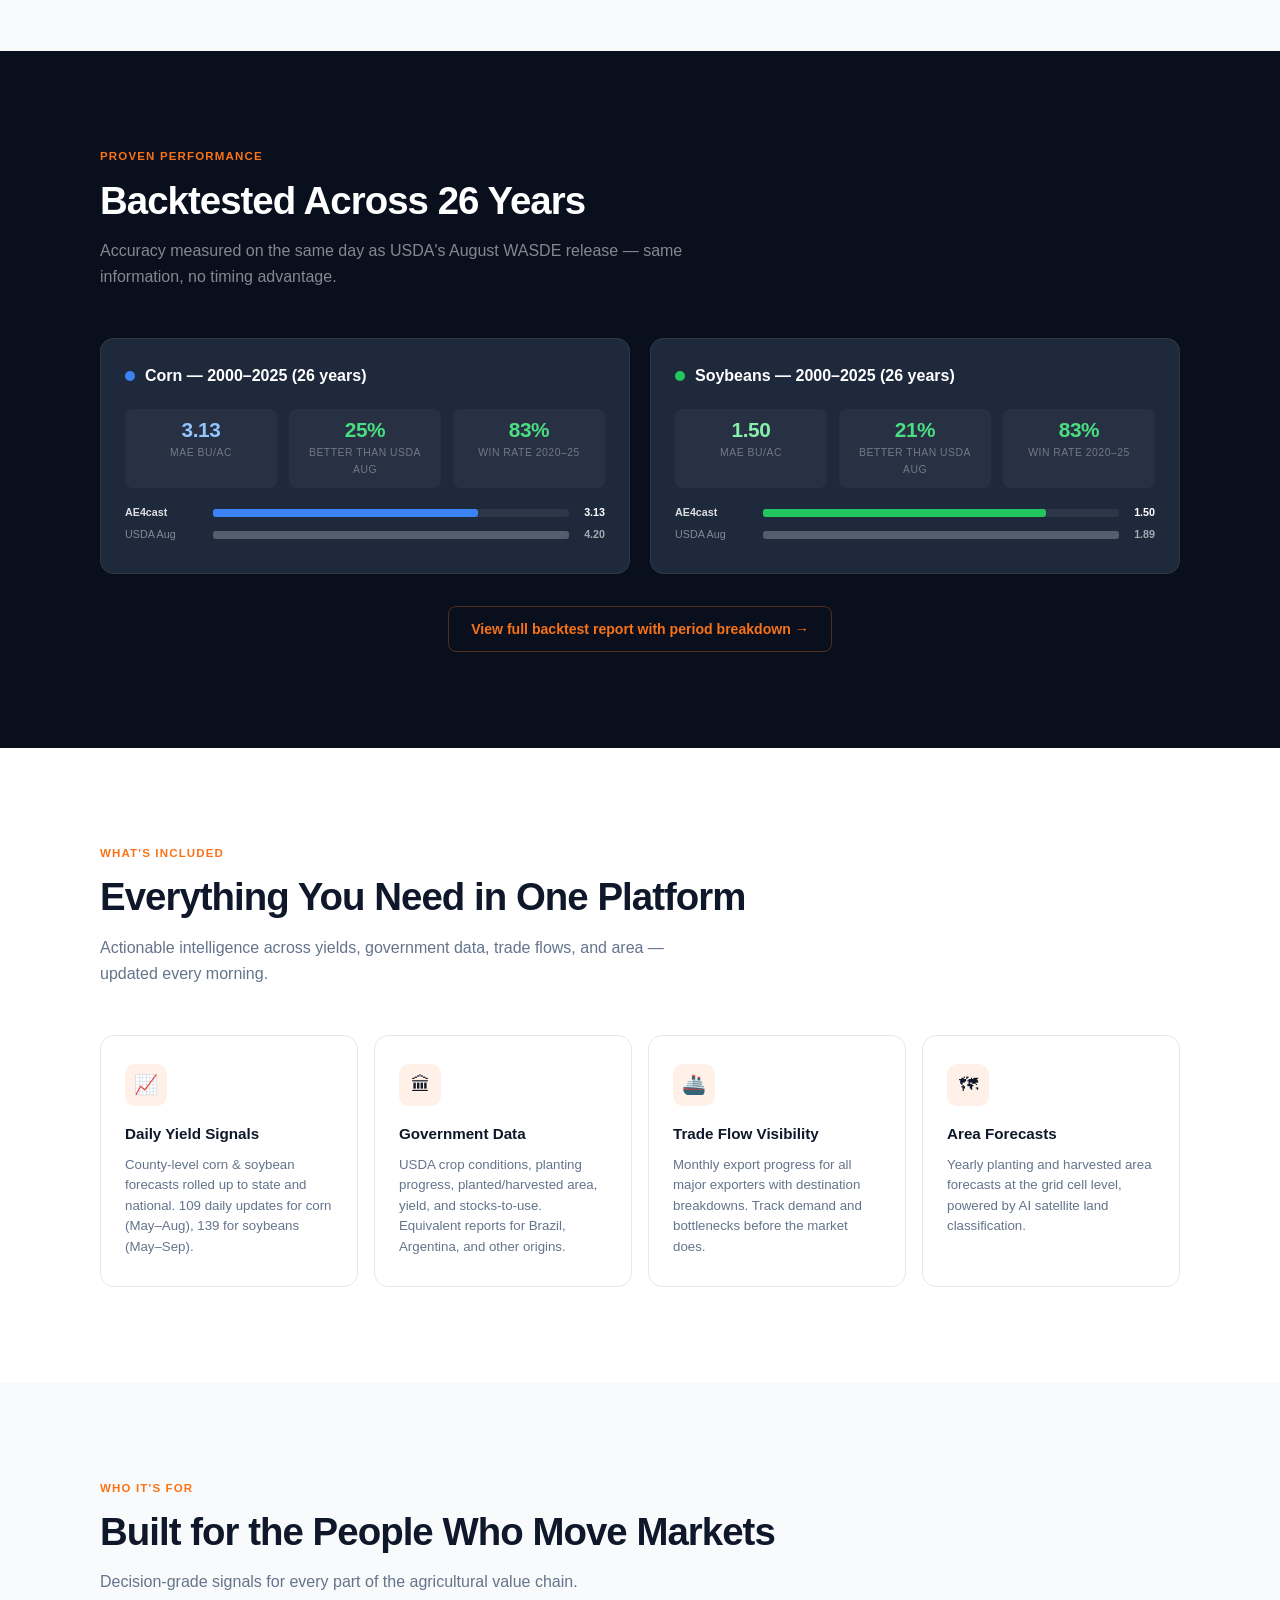
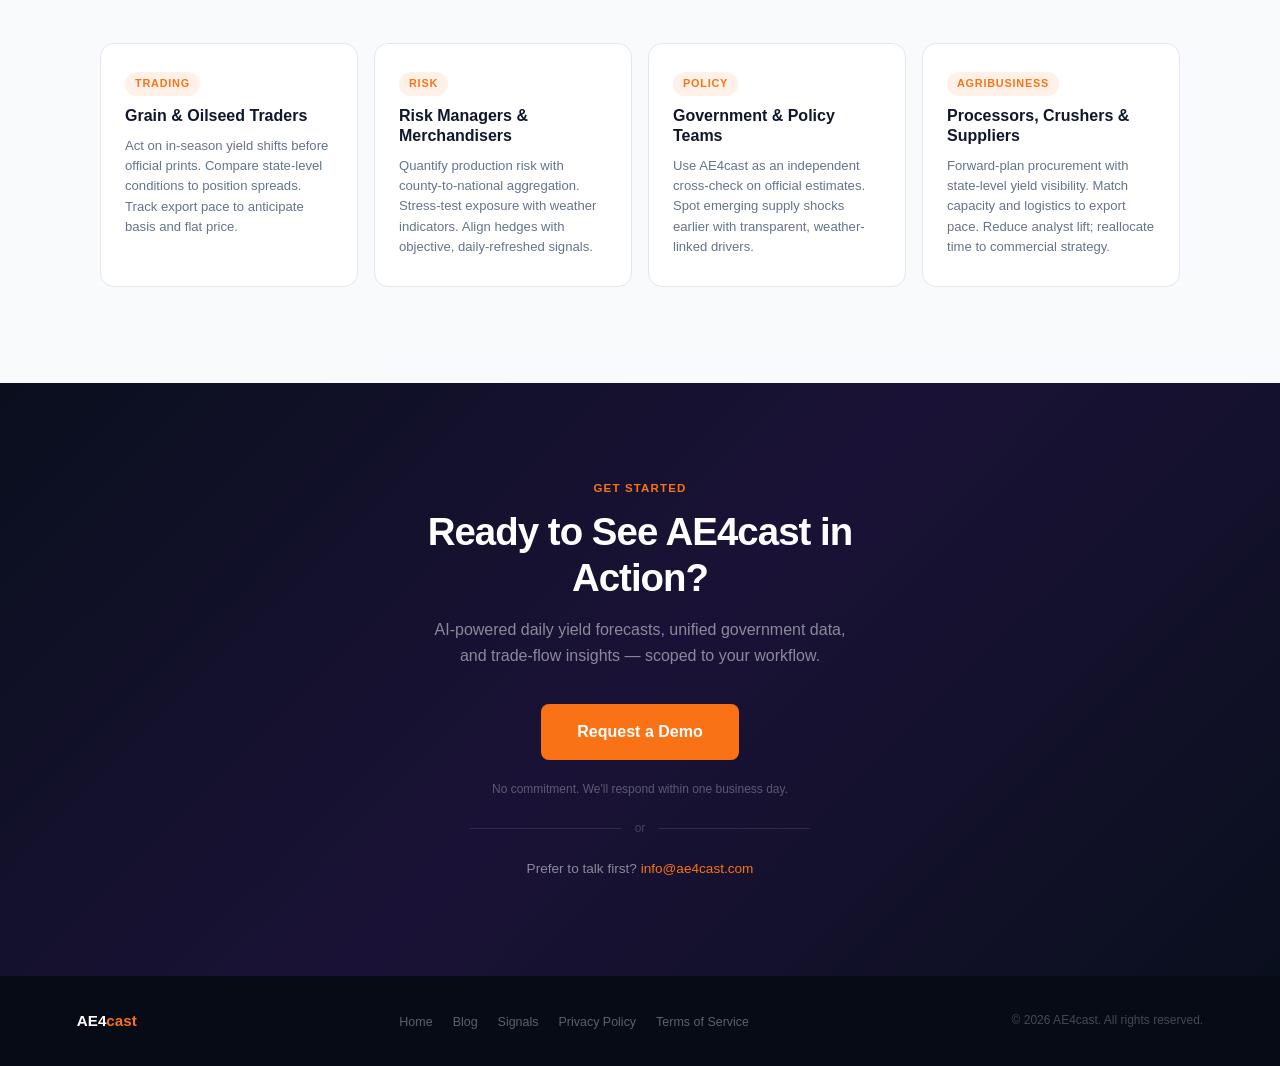
==== commit da2d78ce: "Remove design preview banner from all pages" ====
--- a/index.html
+++ b/index.html
@@ -742,17 +742,6 @@
   .modal-success p { font-size: 0.88rem; color: var(--muted); }
   .modal-form-wrap.hidden { display: none; }
 
-  /* ── PREVIEW NOTICE ───────────────────────────────────────── */
-  .preview-notice {
-    background: #fef3c7;
-    border-bottom: 2px solid #f59e0b;
-    padding: 10px 24px;
-    font-size: 0.8rem;
-    text-align: center;
-    color: #92400e;
-  }
-  .preview-notice strong { font-weight: 700; }
-
   @media (max-width: 640px) {
     .nav-links { display: none; }
     .hero-metrics .hm-item { min-width: 100px; padding: 12px; }
@@ -761,11 +750,6 @@
 </style>
 </head>
 <body>
-
-<div class="preview-notice">
-  <strong>Design Preview — Not the live site.</strong>
-  This mockup shows proposed homepage changes. Review before implementing in Webflow.
-</div>
 
 <!-- NAV -->
 <nav class="nav">
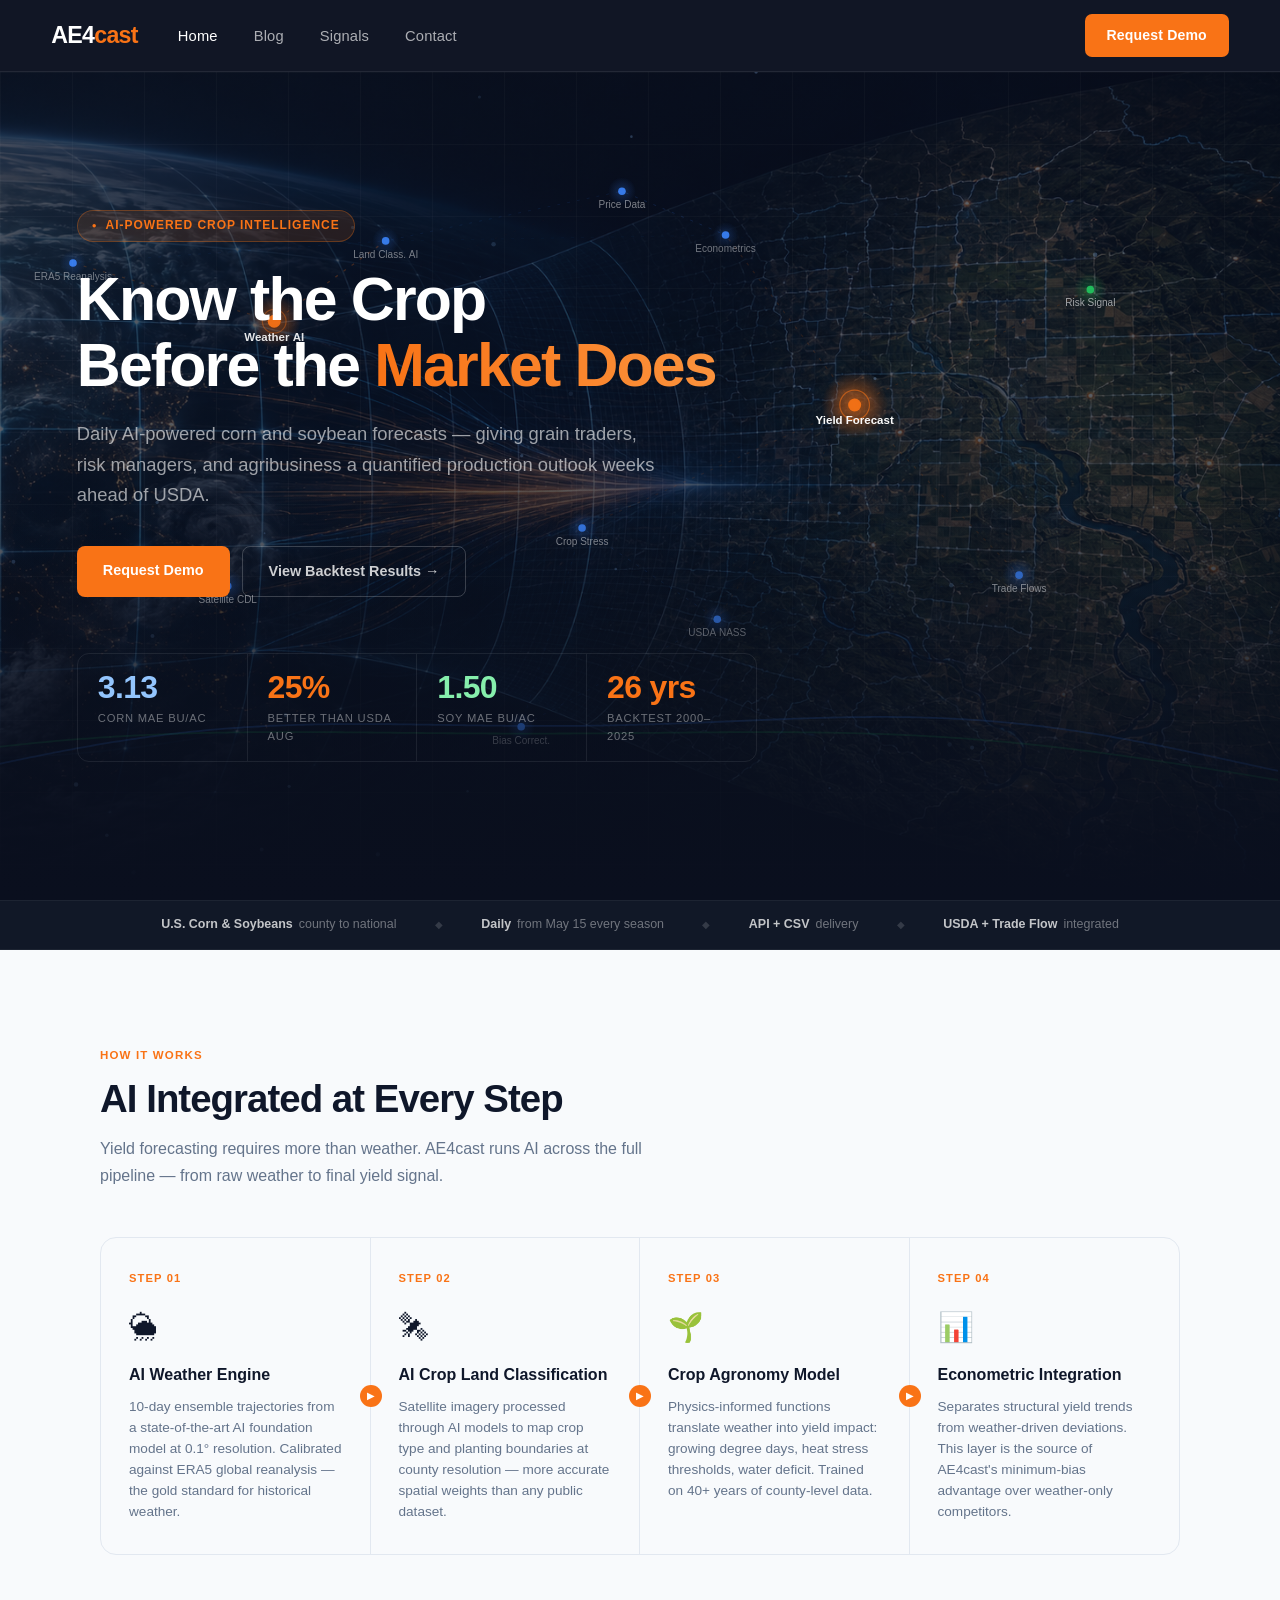
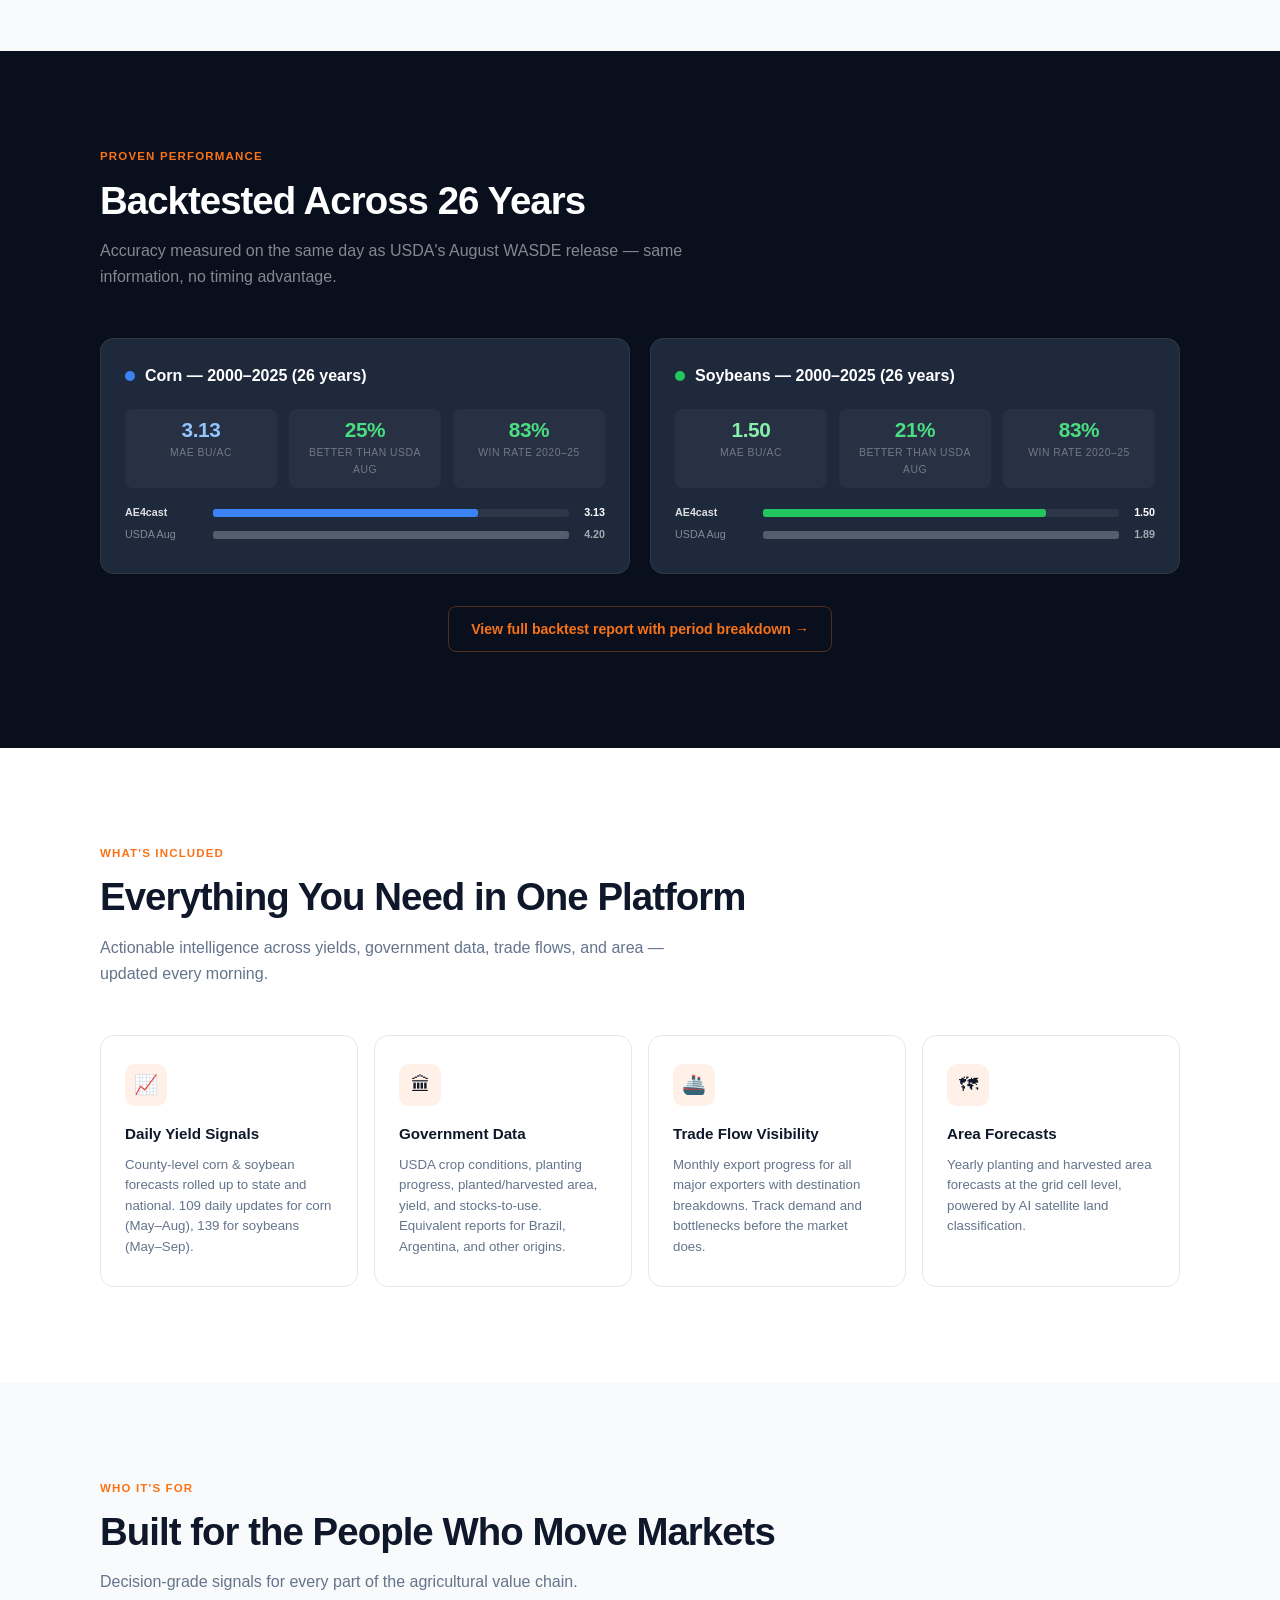
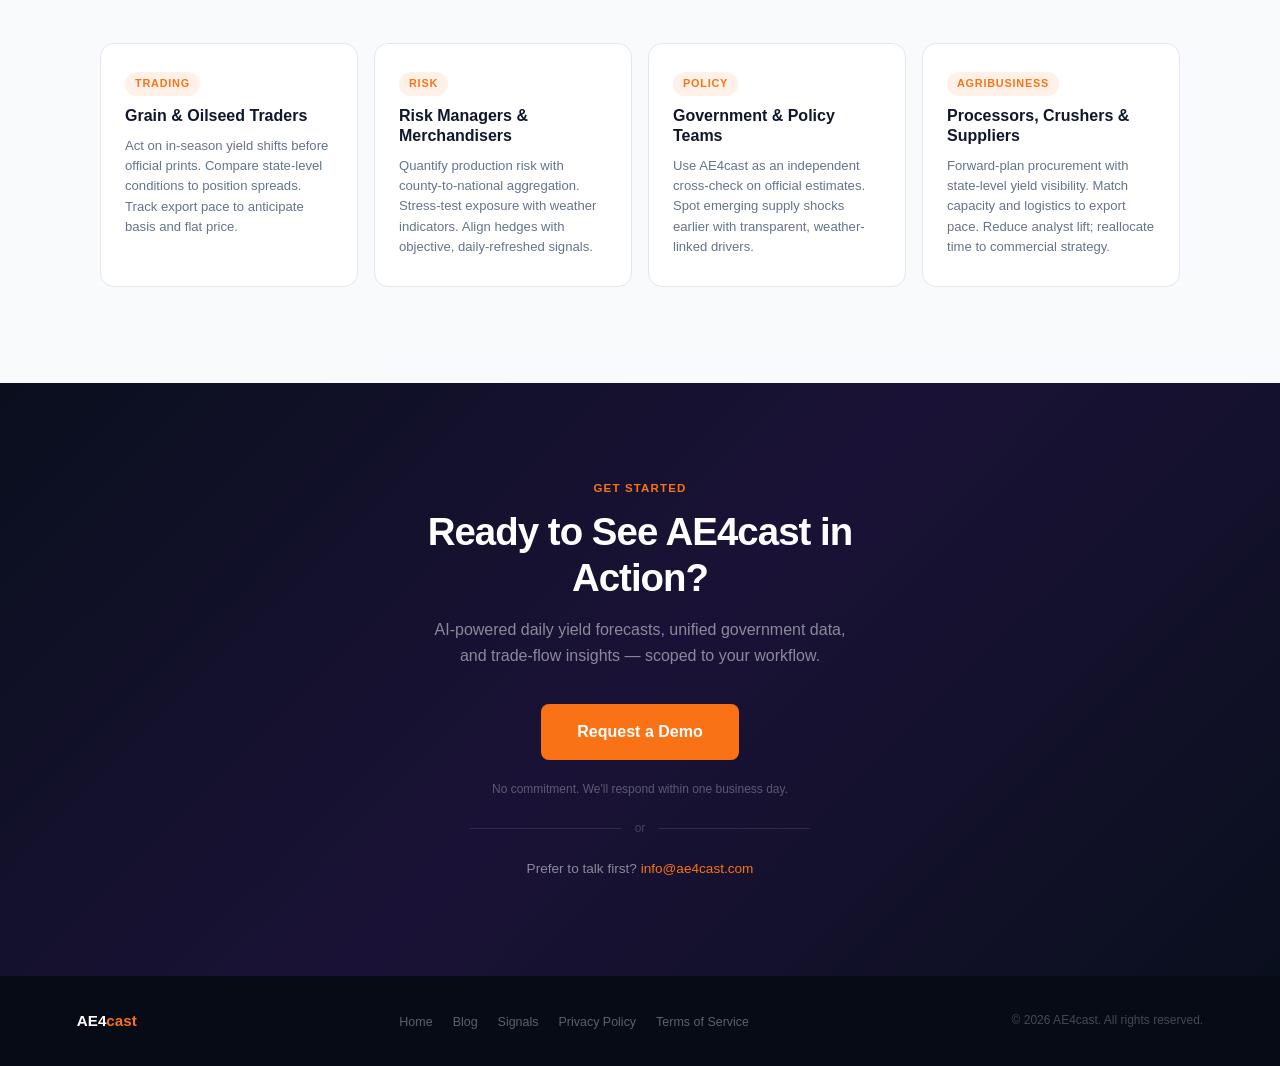
==== commit c0e3578d: "Add mobile hamburger menu to all pages and fix How It Works mobile layout - Add hamburger button CSS" ====
--- a/index.html
+++ b/index.html
@@ -742,10 +742,50 @@
   .modal-success p { font-size: 0.88rem; color: var(--muted); }
   .modal-form-wrap.hidden { display: none; }
 
+  /* ── HAMBURGER BUTTON ───────────────────────────────────── */
+  .nav-hamburger {
+    display: none;
+    flex-direction: column;
+    gap: 5px;
+    background: none;
+    border: none;
+    cursor: pointer;
+    padding: 6px;
+    margin-left: auto;
+    flex-shrink: 0;
+  }
+  .nav-hamburger span {
+    display: block;
+    width: 22px;
+    height: 2px;
+    background: rgba(255,255,255,0.85);
+    border-radius: 2px;
+    transition: transform 0.22s, opacity 0.22s;
+  }
+  .nav-hamburger.open span:nth-child(1) { transform: translateY(7px) rotate(45deg); }
+  .nav-hamburger.open span:nth-child(2) { opacity: 0; }
+  .nav-hamburger.open span:nth-child(3) { transform: translateY(-7px) rotate(-45deg); }
+
   @media (max-width: 640px) {
-    .nav-links { display: none; }
+    .nav { flex-wrap: wrap; height: auto; min-height: 72px; padding-top: 0; padding-bottom: 0; }
+    .nav-hamburger { display: flex; }
+    .nav-cta { display: none; }
+    .nav-links {
+      display: none;
+      width: 100%;
+      flex-direction: column;
+      gap: 0;
+      padding: 4px 0 12px;
+      flex: none;
+    }
+    .nav-links.open { display: flex; }
+    .nav-links li { border-top: 1px solid rgba(255,255,255,0.06); }
+    .nav-links a { display: block; padding: 12px 4px; font-size: 1rem; color: rgba(255,255,255,0.75); }
     .hero-metrics .hm-item { min-width: 100px; padding: 12px; }
     .trust-sep { display: none; }
+    .step-arrow { display: none; }
+    .how-step { border-right: none; border-bottom: 1px solid var(--border-lt); }
+    .how-step:last-child { border-bottom: none; }
   }
 </style>
 </head>
@@ -761,6 +801,9 @@
     <li><a href="contact.html">Contact</a></li>
   </ul>
   <a href="#" class="nav-cta" onclick="openModal();return false;">Request Demo</a>
+  <button class="nav-hamburger" id="nav-hamburger" aria-label="Open menu" onclick="toggleMobileNav()">
+    <span></span><span></span><span></span>
+  </button>
 </nav>
 
 <!-- HERO -->
@@ -1102,6 +1145,22 @@
   document.addEventListener('keydown', function(e) {
     if (e.key === 'Escape') closeModal();
   });
+  function toggleMobileNav() {
+    const links = document.querySelector('.nav-links');
+    const btn   = document.getElementById('nav-hamburger');
+    links.classList.toggle('open');
+    btn.classList.toggle('open');
+    btn.setAttribute('aria-label', links.classList.contains('open') ? 'Close menu' : 'Open menu');
+  }
+  document.addEventListener('DOMContentLoaded', function() {
+    document.querySelectorAll('.nav-links a').forEach(function(link) {
+      link.addEventListener('click', function() {
+        document.querySelector('.nav-links').classList.remove('open');
+        document.getElementById('nav-hamburger').classList.remove('open');
+      });
+    });
+  });
+
   async function handleSubmit(e) {
     e.preventDefault();
     const form = e.target;
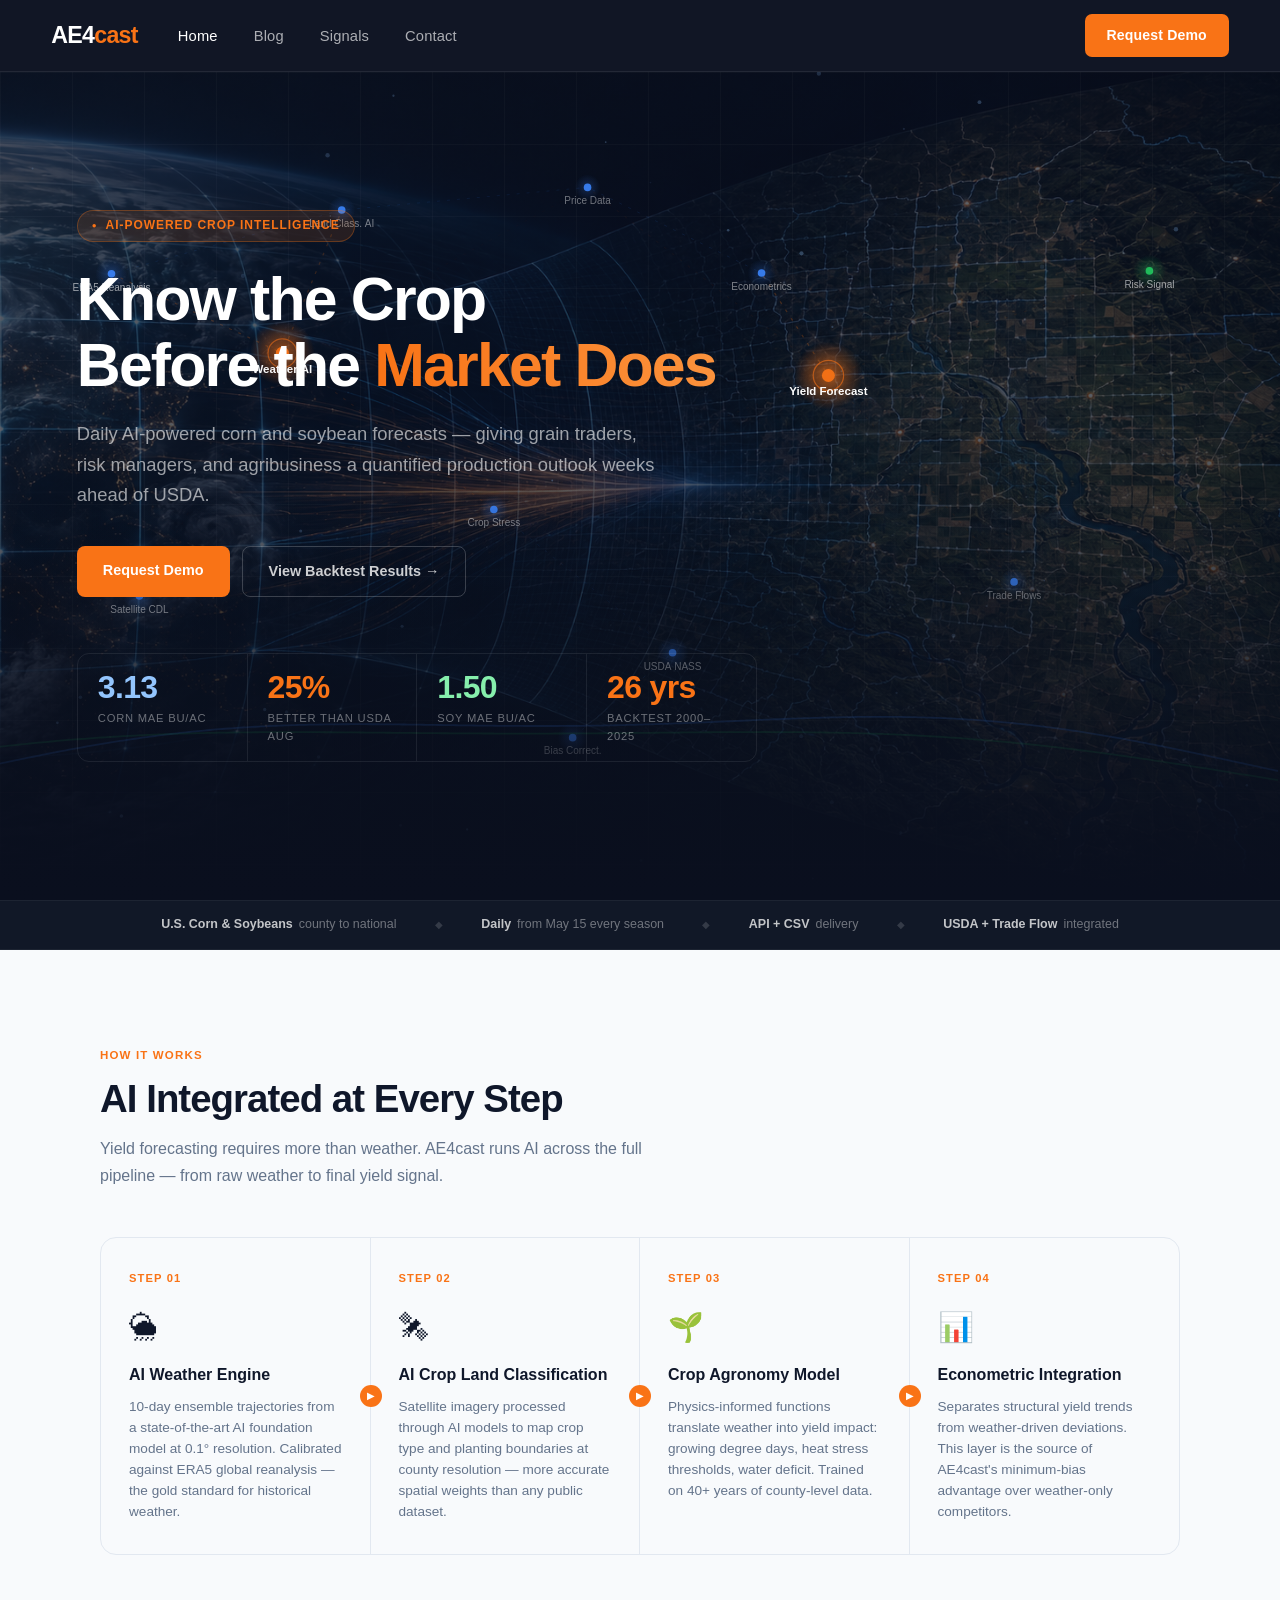
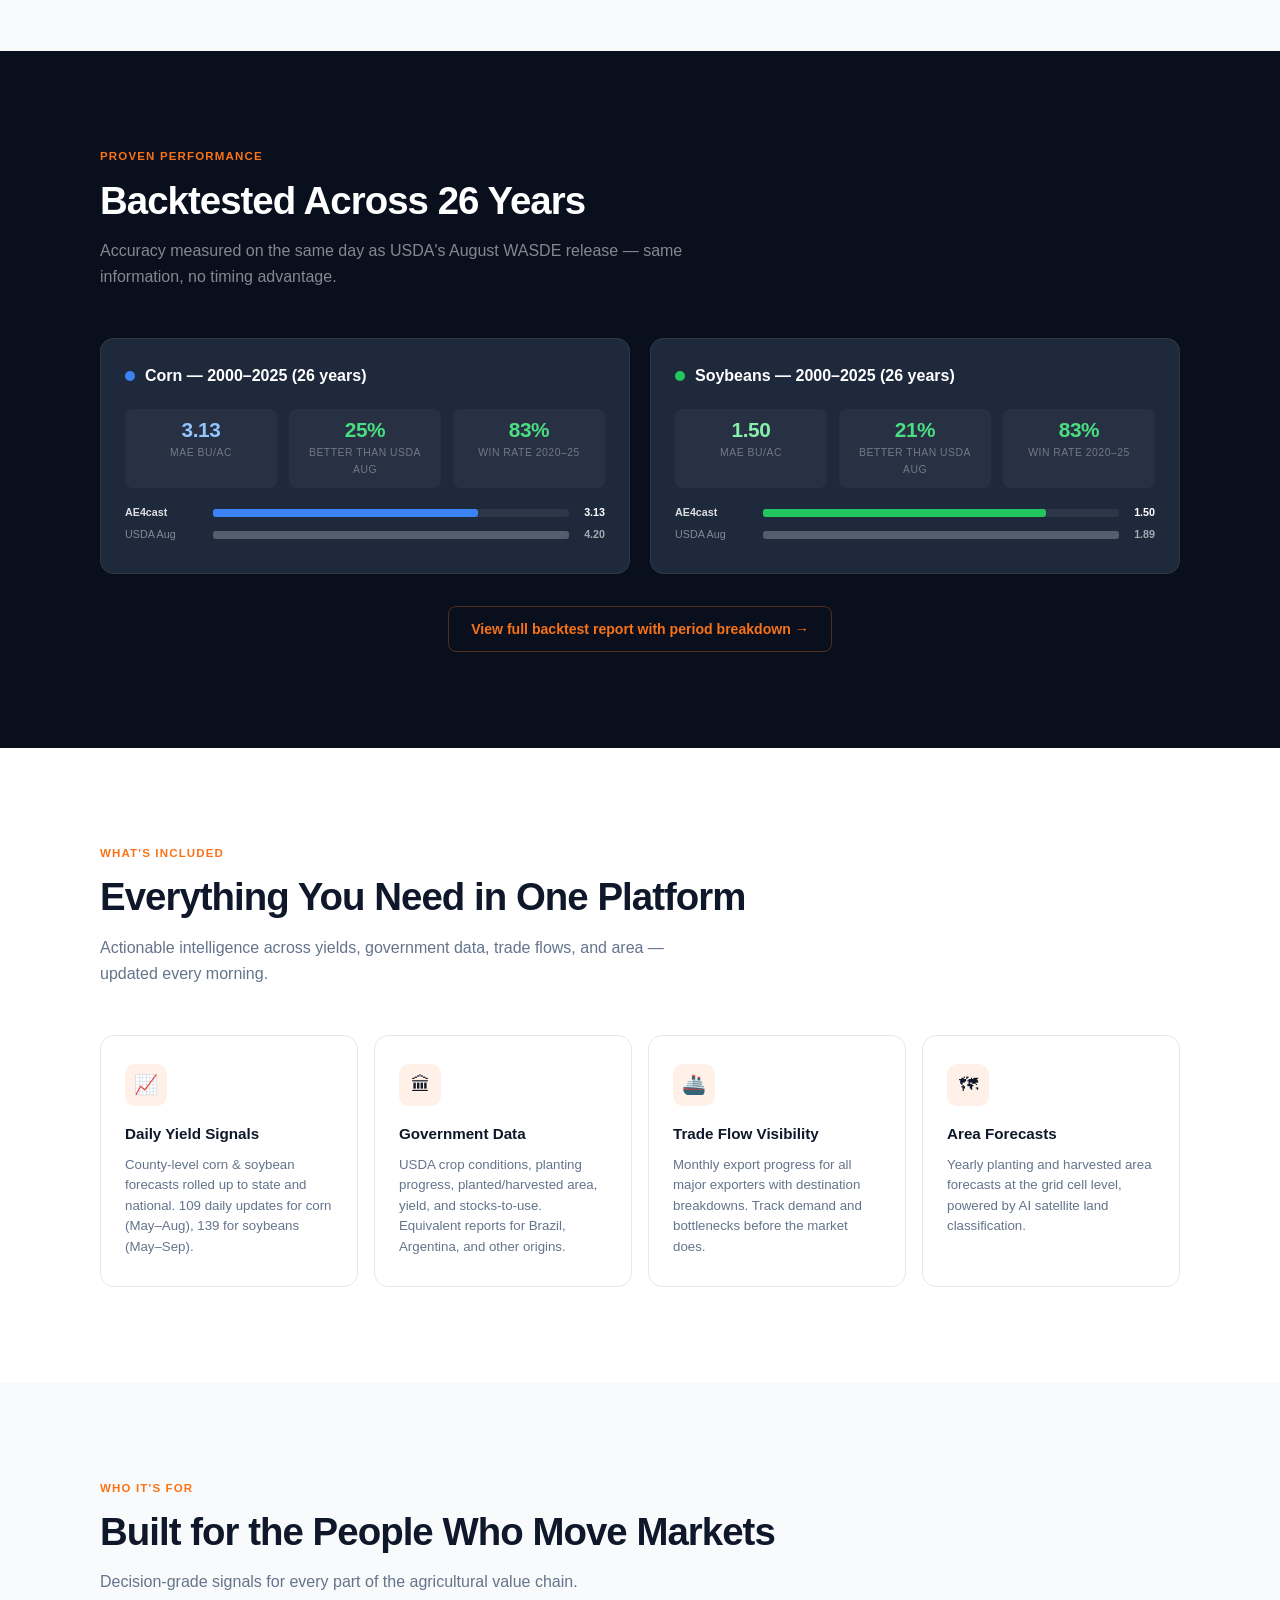
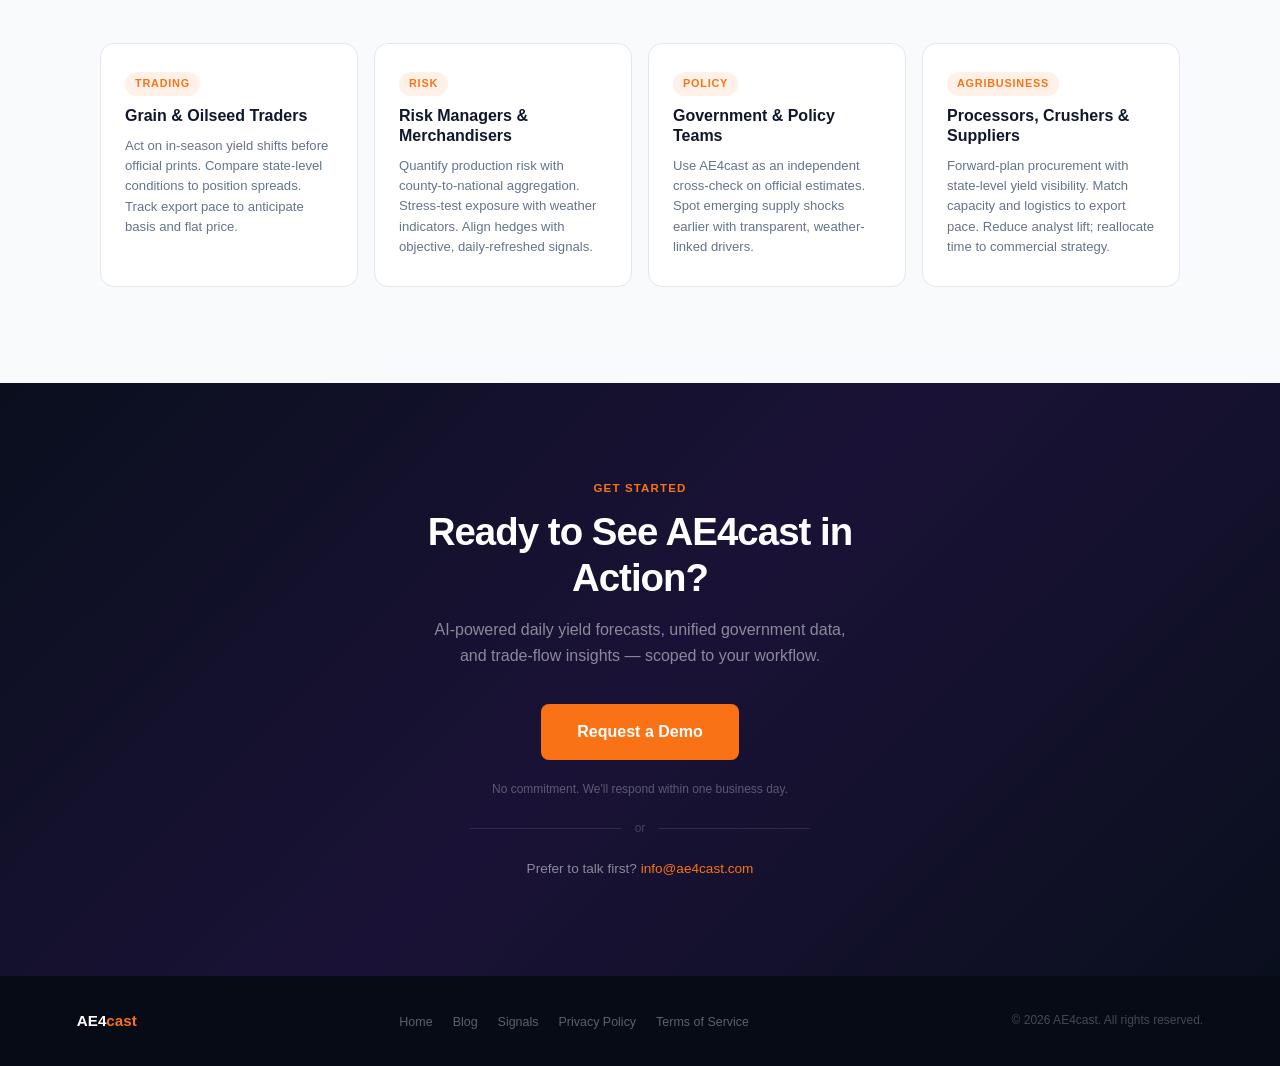
==== commit 13a25371: "Fix hero metrics 2x2 grid on mobile 4 stat items were wrapping 3+1 on small screens. Switch to CSS g" ====
--- a/index.html
+++ b/index.html
@@ -781,7 +781,10 @@
     .nav-links.open { display: flex; }
     .nav-links li { border-top: 1px solid rgba(255,255,255,0.06); }
     .nav-links a { display: block; padding: 12px 4px; font-size: 1rem; color: rgba(255,255,255,0.75); }
-    .hero-metrics .hm-item { min-width: 100px; padding: 12px; }
+    .hero-metrics { display: grid; grid-template-columns: 1fr 1fr; }
+    .hero-metrics .hm-item { min-width: 0; padding: 14px 16px; border-right: none; border-bottom: 1px solid rgba(255,255,255,0.08); }
+    .hero-metrics .hm-item:nth-child(odd) { border-right: 1px solid rgba(255,255,255,0.08); }
+    .hero-metrics .hm-item:nth-last-child(-n+2) { border-bottom: none; }
     .trust-sep { display: none; }
     .step-arrow { display: none; }
     .how-step { border-right: none; border-bottom: 1px solid var(--border-lt); }
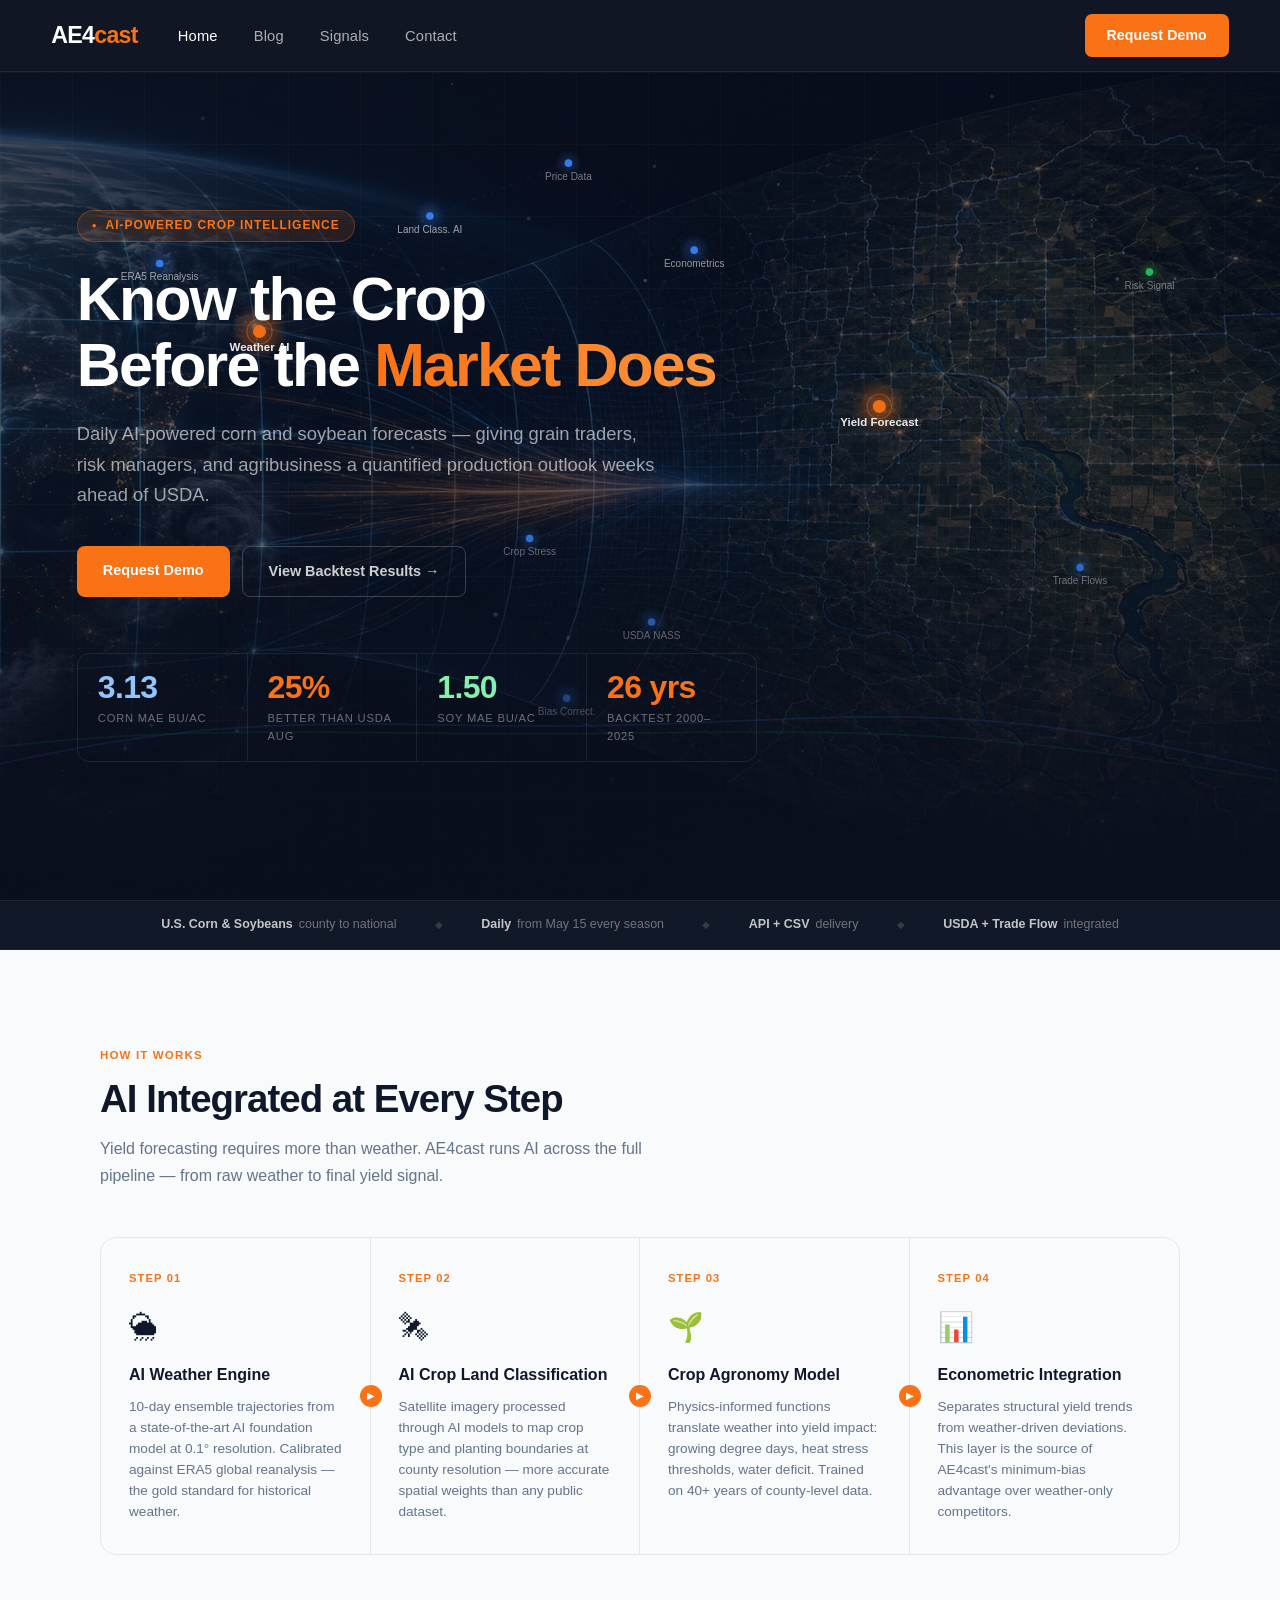
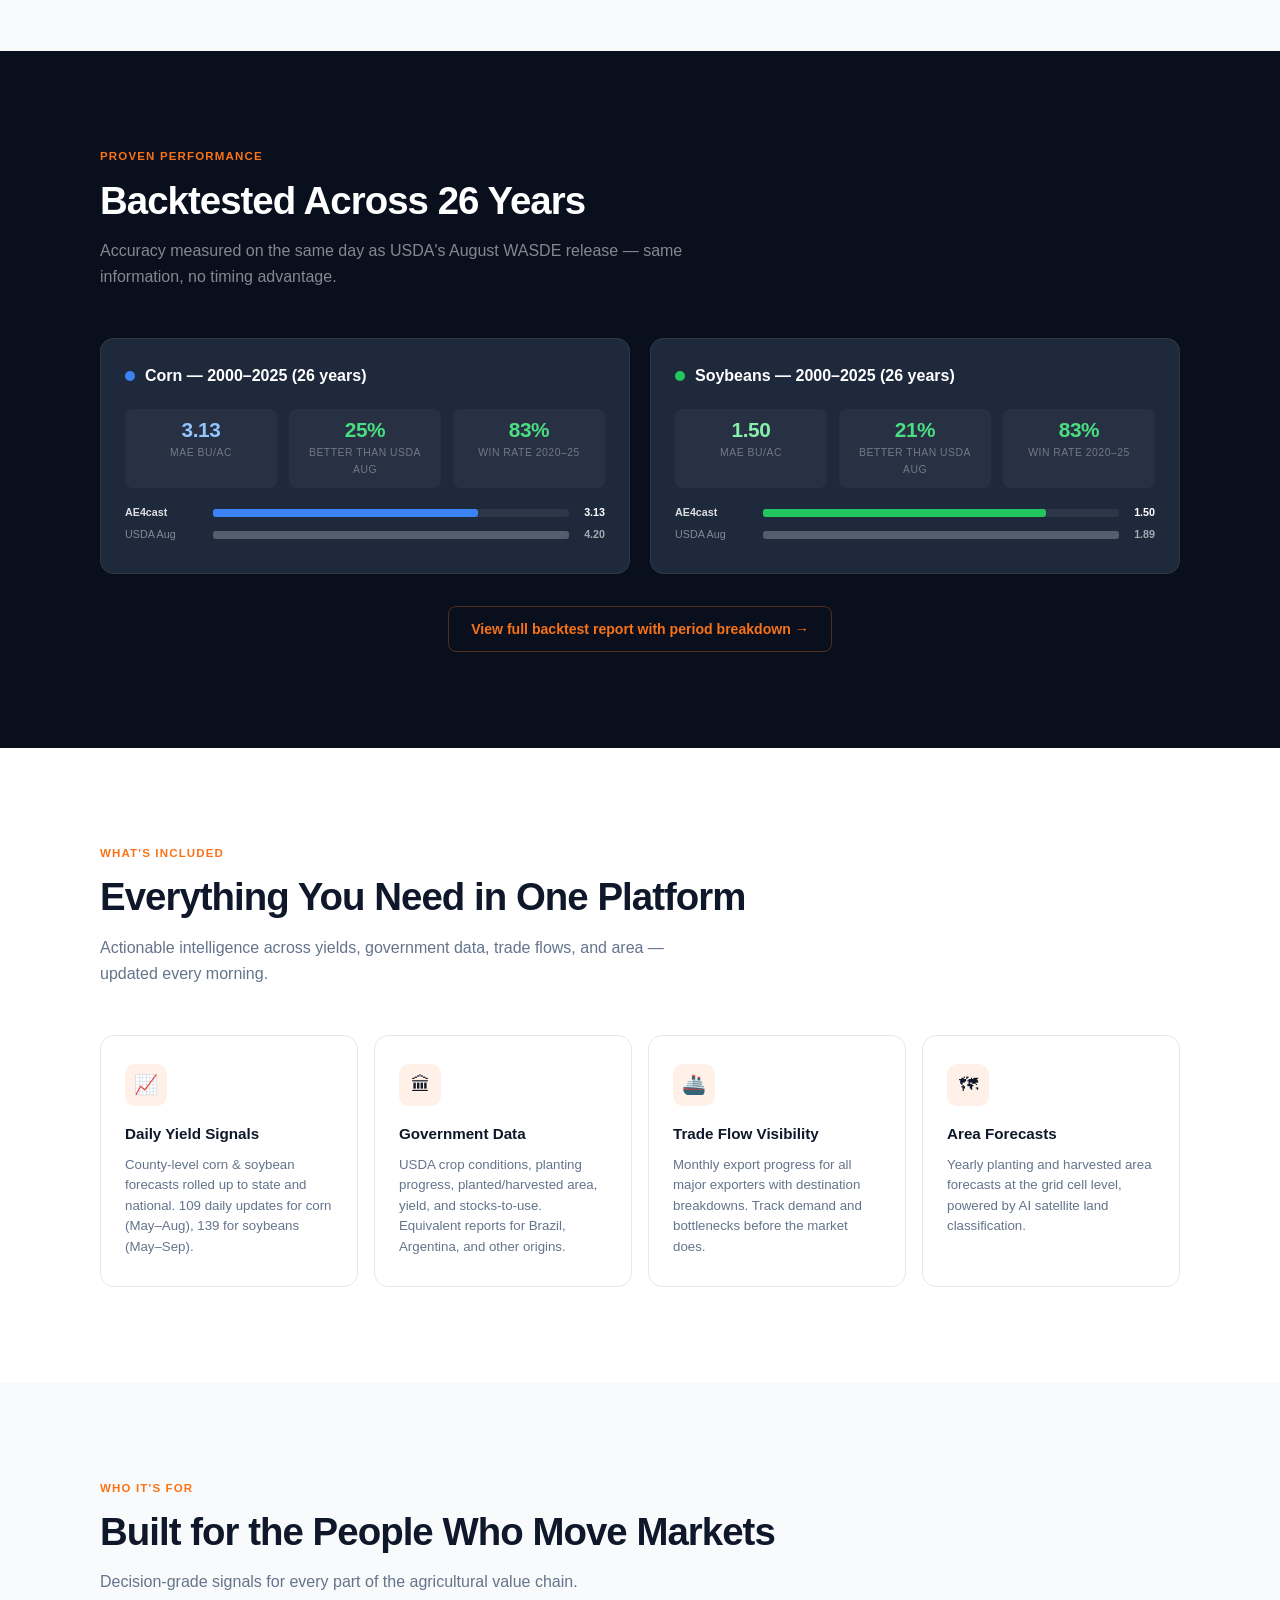
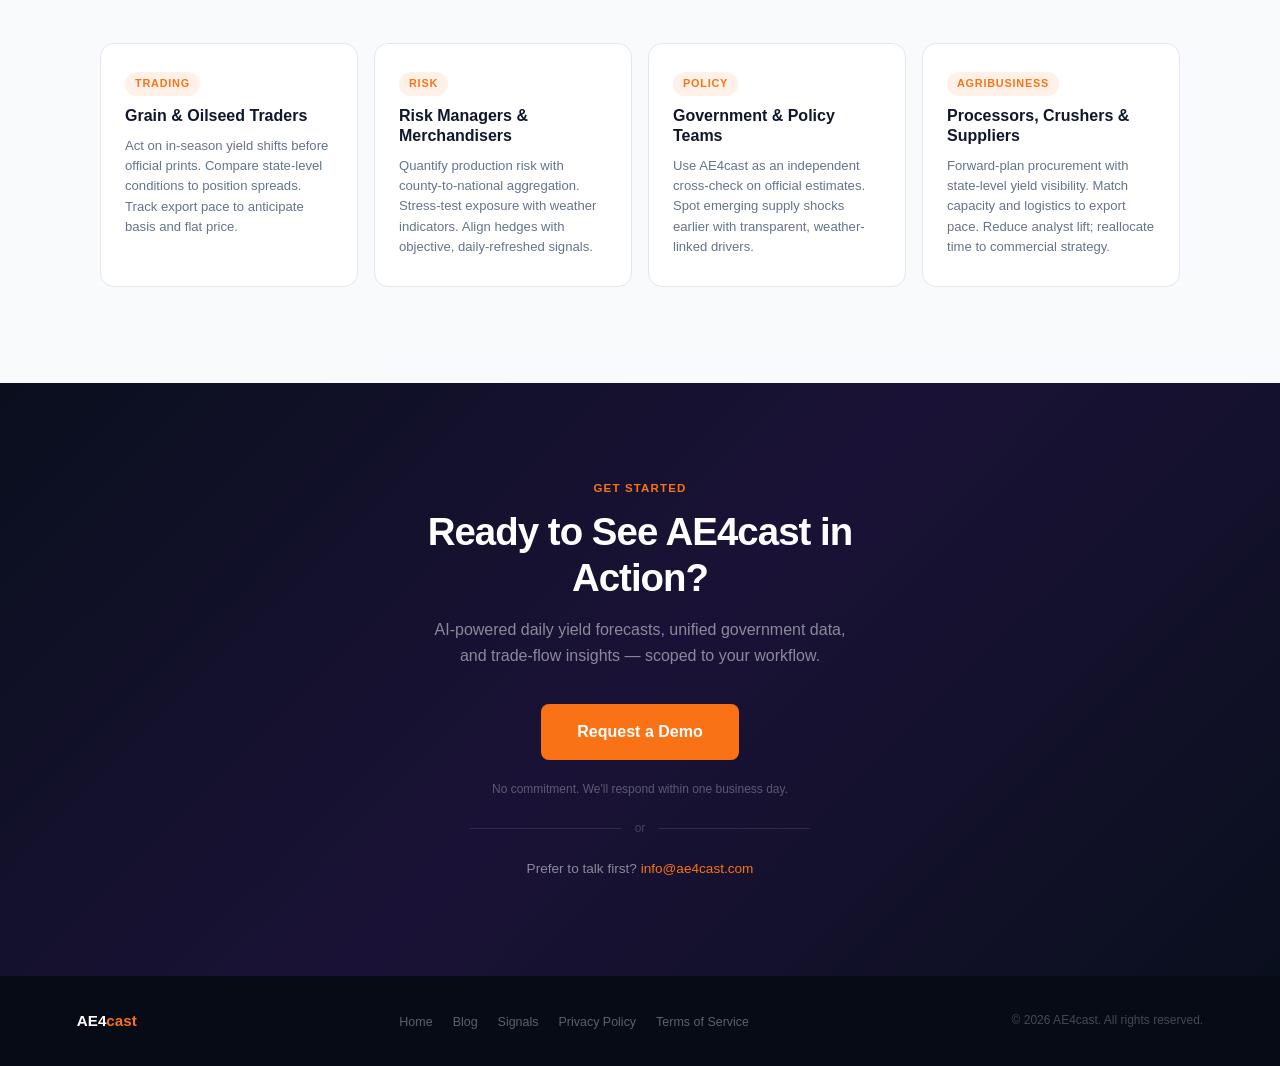
==== commit 2b882c20: "Add demo request modal with message flow; fix nav Request Demo buttons sitewide - Modal now has two " ====
--- a/index.html
+++ b/index.html
@@ -4,6 +4,8 @@
 <meta charset="UTF-8">
 <meta name="viewport" content="width=device-width, initial-scale=1.0">
 <title>AE4cast — Daily Global Crop Intelligence</title>
+<link href="https://assets.calendly.com/assets/external/widget.css" rel="stylesheet">
+<script src="https://assets.calendly.com/assets/external/widget.js" type="text/javascript" async></script>
 <style>
   *, *::before, *::after { box-sizing: border-box; margin: 0; padding: 0; }
 
@@ -741,6 +743,10 @@
   .modal-success h3 { font-size: 1.2rem; font-weight: 800; margin-bottom: 8px; }
   .modal-success p { font-size: 0.88rem; color: var(--muted); }
   .modal-form-wrap.hidden { display: none; }
+  .modal-booking { display: none; }
+  .modal-booking.active { display: block; }
+  .modal-message-step { display: none; }
+  .modal-message-step.active { display: block; }
 
   /* ── HAMBURGER BUTTON ───────────────────────────────────── */
   .nav-hamburger {
@@ -1078,13 +1084,46 @@
       Questions in the meantime? <a href="mailto:info@ae4cast.com" style="color:#f97316">info@ae4cast.com</a></p>
     </div>
 
+    <!-- Error state -->
+    <div class="modal-success" id="modal-error">
+      <div class="check">⚠️</div>
+      <h3>Something went wrong</h3>
+      <p>Your message couldn't be sent. Please email us directly at<br>
+      <a href="mailto:info@ae4cast.com" style="color:#f97316">info@ae4cast.com</a></p>
+    </div>
+
+    <!-- Message step (shown after "Just send a message") -->
+    <div class="modal-message-step" id="modal-message-step">
+      <div class="modal-eyebrow">Step 2 of 2 — Your Message</div>
+      <h2>What's on your mind?</h2>
+      <p class="modal-sub" style="margin-bottom:20px">We'll reply within one business day.</p>
+      <div class="form-field">
+        <textarea id="f-message" name="message" rows="5" placeholder="Tell us what you're working on, what data you need, or any questions you have…" style="min-height:120px;"></textarea>
+      </div>
+      <button type="button" class="modal-submit" id="msg-send-btn" style="margin-top:16px" onclick="sendMessage()">Send Message →</button>
+      <p style="text-align:center;margin-top:12px">
+        <a href="#" onclick="backToForm();return false;" style="font-size:0.82rem;color:#64748b;text-decoration:underline;text-underline-offset:3px;">← Back</a>
+      </p>
+    </div>
+
+    <!-- Booking step (shown after form submit → book demo path) -->
+    <div class="modal-booking" id="modal-booking">
+      <div class="modal-eyebrow">Step 2 of 2 — Pick a Time</div>
+      <h2>Book Your Demo</h2>
+      <p class="modal-sub" style="margin-bottom:16px">Choose a 30-minute slot and you'll get a Zoom confirmation instantly.</p>
+      <div id="calendly-embed" style="min-width:280px;height:520px;"></div>
+      <p style="font-size:0.75rem;color:rgba(255,255,255,0.3);margin-top:12px;text-align:center">
+        Can't find a time? Email us at <a href="mailto:info@ae4cast.com" style="color:#f97316">info@ae4cast.com</a>
+      </p>
+    </div>
+
     <!-- Form -->
     <div class="modal-form-wrap" id="modal-form-wrap">
       <div class="modal-eyebrow">Request a Demo</div>
       <h2>See AE4cast in Action</h2>
-      <p class="modal-sub">We'll set up a call to walk through the platform and tailor coverage to your workflow.</p>
-
-      <form id="demo-form" name="demo-request" method="POST" data-netlify="true" onsubmit="handleSubmit(event)">
+      <p class="modal-sub">Fill in your details — then pick a time or send us a message.</p>
+
+      <form id="demo-form" name="demo-request" method="POST" data-netlify="true" onsubmit="return false;">
         <input type="hidden" name="form-name" value="demo-request">
         <div class="form-row">
           <div class="form-field">
@@ -1126,7 +1165,12 @@
           <input type="text" id="f-providers" name="current_providers" placeholder="e.g. Bloomberg, USDA WASDE, Gro Intelligence…">
         </div>
 
-        <button type="submit" class="modal-submit">Request Demo →</button>
+        <button type="button" class="modal-submit" onclick="handleBookDemo()">Book a Demo →</button>
+        <p style="text-align:center;margin-top:14px">
+          <a href="#" onclick="handleMessageOnly();return false;" style="font-size:0.82rem;color:#64748b;text-decoration:underline;text-underline-offset:3px;">
+            Just send a message — we'll follow up to schedule
+          </a>
+        </p>
         <p class="modal-legal">Your information is used only to follow up on this demo request and for internal market research. We do not sell or share your data with third parties.</p>
       </form>
     </div>
@@ -1141,6 +1185,15 @@
   function closeModal() {
     document.getElementById('demo-modal').classList.remove('active');
     document.body.style.overflow = '';
+    // Reset all modal states for next open
+    document.getElementById('modal-form-wrap').classList.remove('hidden');
+    document.getElementById('modal-success').classList.remove('active');
+    document.getElementById('modal-error').classList.remove('active');
+    document.getElementById('modal-booking').classList.remove('active');
+    document.getElementById('modal-message-step').classList.remove('active');
+    document.getElementById('calendly-embed').innerHTML = '';
+    document.getElementById('f-message').value = '';
+    document.getElementById('demo-form').reset();
   }
   function handleOverlayClick(e) {
     if (e.target === document.getElementById('demo-modal')) closeModal();
@@ -1162,22 +1215,85 @@
         document.getElementById('nav-hamburger').classList.remove('open');
       });
     });
+    if (window.location.hash === '#open-demo') {
+      openModal();
+      history.replaceState(null, '', window.location.pathname);
+    }
   });
 
-  async function handleSubmit(e) {
-    e.preventDefault();
-    const form = e.target;
-    if (!form.checkValidity()) { form.reportValidity(); return; }
+  async function submitToNetlify(message) {
+    const form = document.getElementById('demo-form');
+    const params = new URLSearchParams(new FormData(form));
+    if (message) params.set('message', message);
+    const resp = await fetch('/', {
+      method: 'POST',
+      headers: { 'Content-Type': 'application/x-www-form-urlencoded' },
+      body: params.toString()
+    });
+    if (!resp.ok) throw new Error('HTTP ' + resp.status);
+  }
+
+  function validateForm() {
+    const form = document.getElementById('demo-form');
+    if (!form.checkValidity()) { form.reportValidity(); return false; }
+    return true;
+  }
+
+  async function handleBookDemo() {
+    if (!validateForm()) return;
     try {
-      await fetch('/', {
-        method: 'POST',
-        headers: { 'Content-Type': 'application/x-www-form-urlencoded' },
-        body: new URLSearchParams(new FormData(form)).toString()
+      await submitToNetlify();
+    } catch (e) {
+      console.warn('Netlify submission failed:', e);
+    }
+    const name  = document.getElementById('f-name').value.trim();
+    const email = document.getElementById('f-email').value.trim();
+    document.getElementById('modal-form-wrap').classList.add('hidden');
+    const booking = document.getElementById('modal-booking');
+    booking.classList.add('active');
+    // Build Calendly URL with name + email as query params (more reliable than prefill object)
+    const calendlyUrl = 'https://calendly.com/sisi-ae4cast/30min' +
+      '?name=' + encodeURIComponent(name) +
+      '&email=' + encodeURIComponent(email);
+    if (window.Calendly) {
+      Calendly.initInlineWidget({
+        url: calendlyUrl,
+        parentElement: document.getElementById('calendly-embed'),
       });
-      document.getElementById('modal-form-wrap').classList.add('hidden');
+    } else {
+      // Fallback if Calendly script hasn't loaded yet
+      document.getElementById('calendly-embed').innerHTML =
+        '<iframe src="' + calendlyUrl + '" width="100%" height="520" frameborder="0"></iframe>';
+    }
+  }
+
+  function handleMessageOnly() {
+    if (!validateForm()) return;
+    document.getElementById('modal-form-wrap').classList.add('hidden');
+    document.getElementById('modal-message-step').classList.add('active');
+    document.getElementById('f-message').focus();
+  }
+
+  function backToForm() {
+    document.getElementById('modal-message-step').classList.remove('active');
+    document.getElementById('modal-form-wrap').classList.remove('hidden');
+  }
+
+  async function sendMessage() {
+    const message = document.getElementById('f-message').value.trim();
+    const btn = document.getElementById('msg-send-btn');
+    btn.disabled = true;
+    btn.textContent = 'Sending…';
+    try {
+      await submitToNetlify(message);
+      document.getElementById('modal-message-step').classList.remove('active');
       document.getElementById('modal-success').classList.add('active');
-    } catch {
-      alert('Something went wrong. Please email us at info@ae4cast.com');
+    } catch (e) {
+      document.getElementById('modal-message-step').classList.remove('active');
+      document.getElementById('modal-error').classList.add('active');
+    } finally {
+      btn.disabled = false;
+      btn.textContent = 'Send Message →';
     }
   }
 </script>
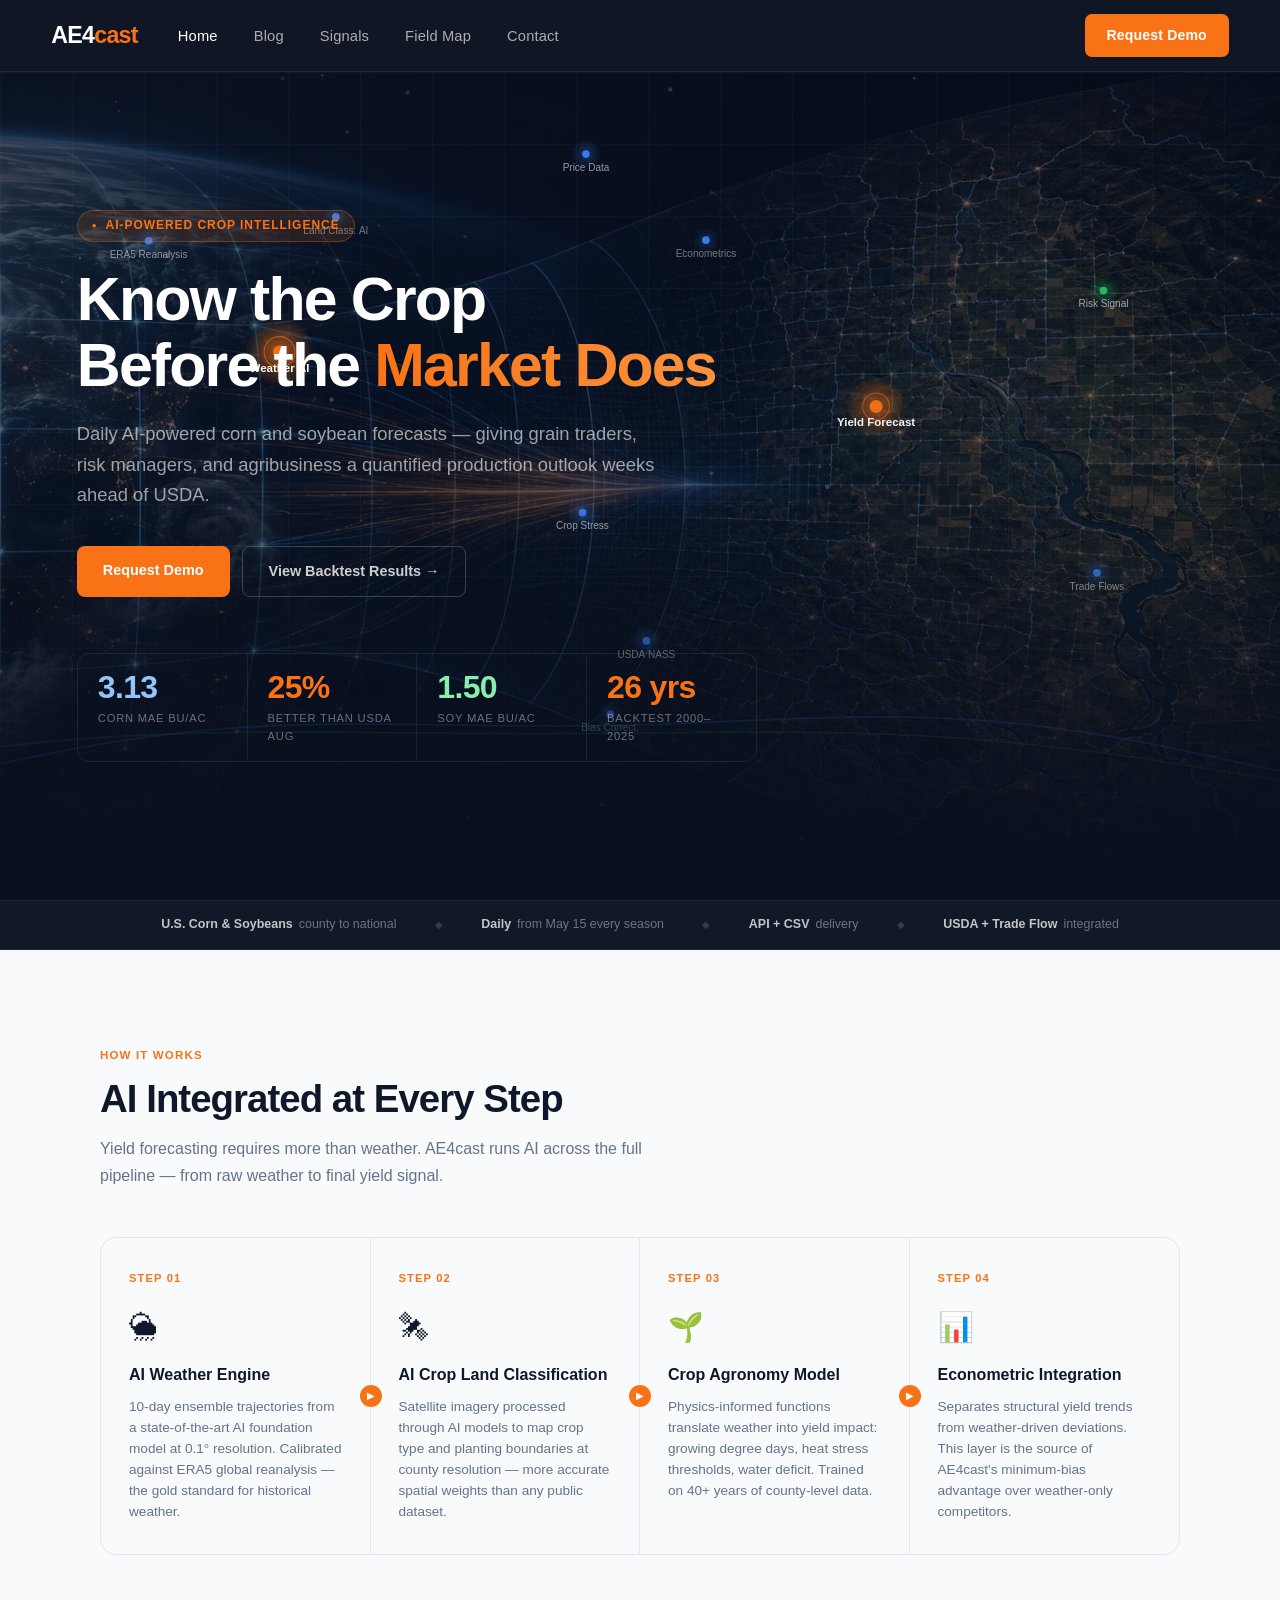
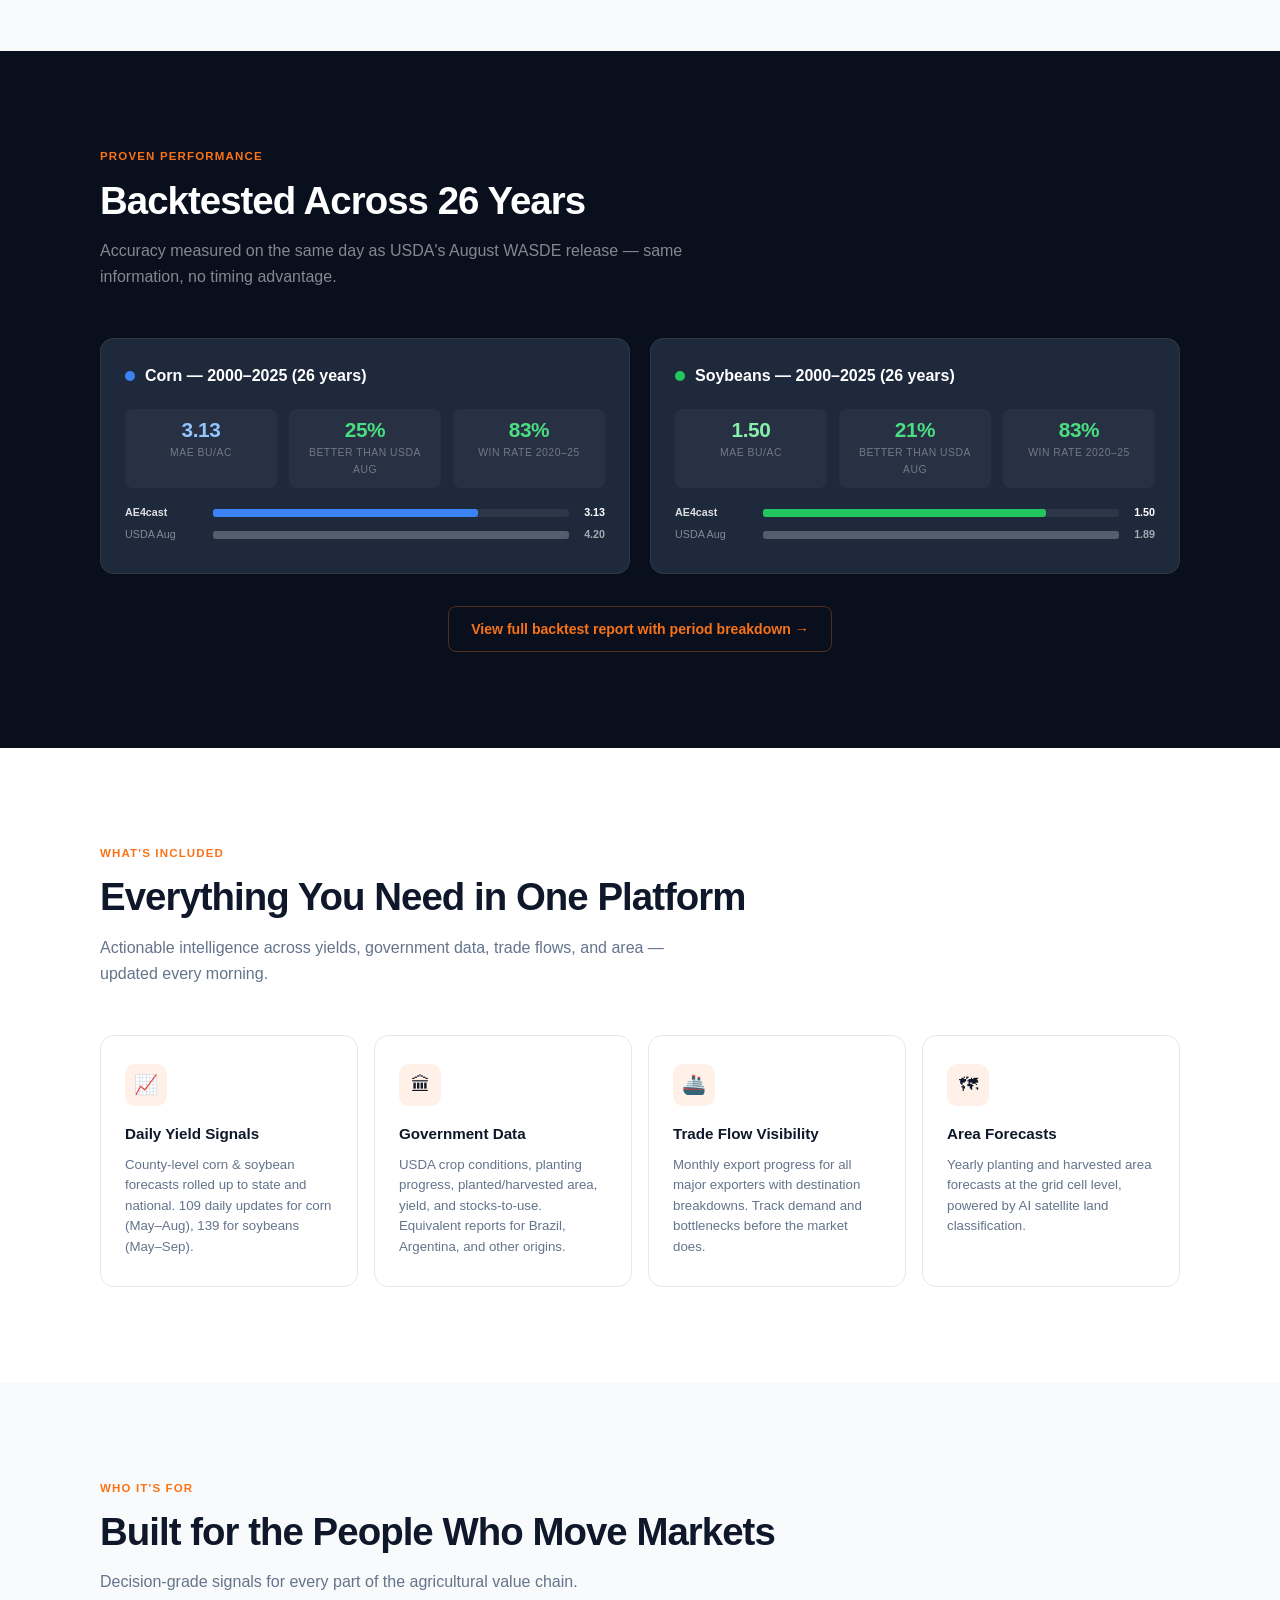
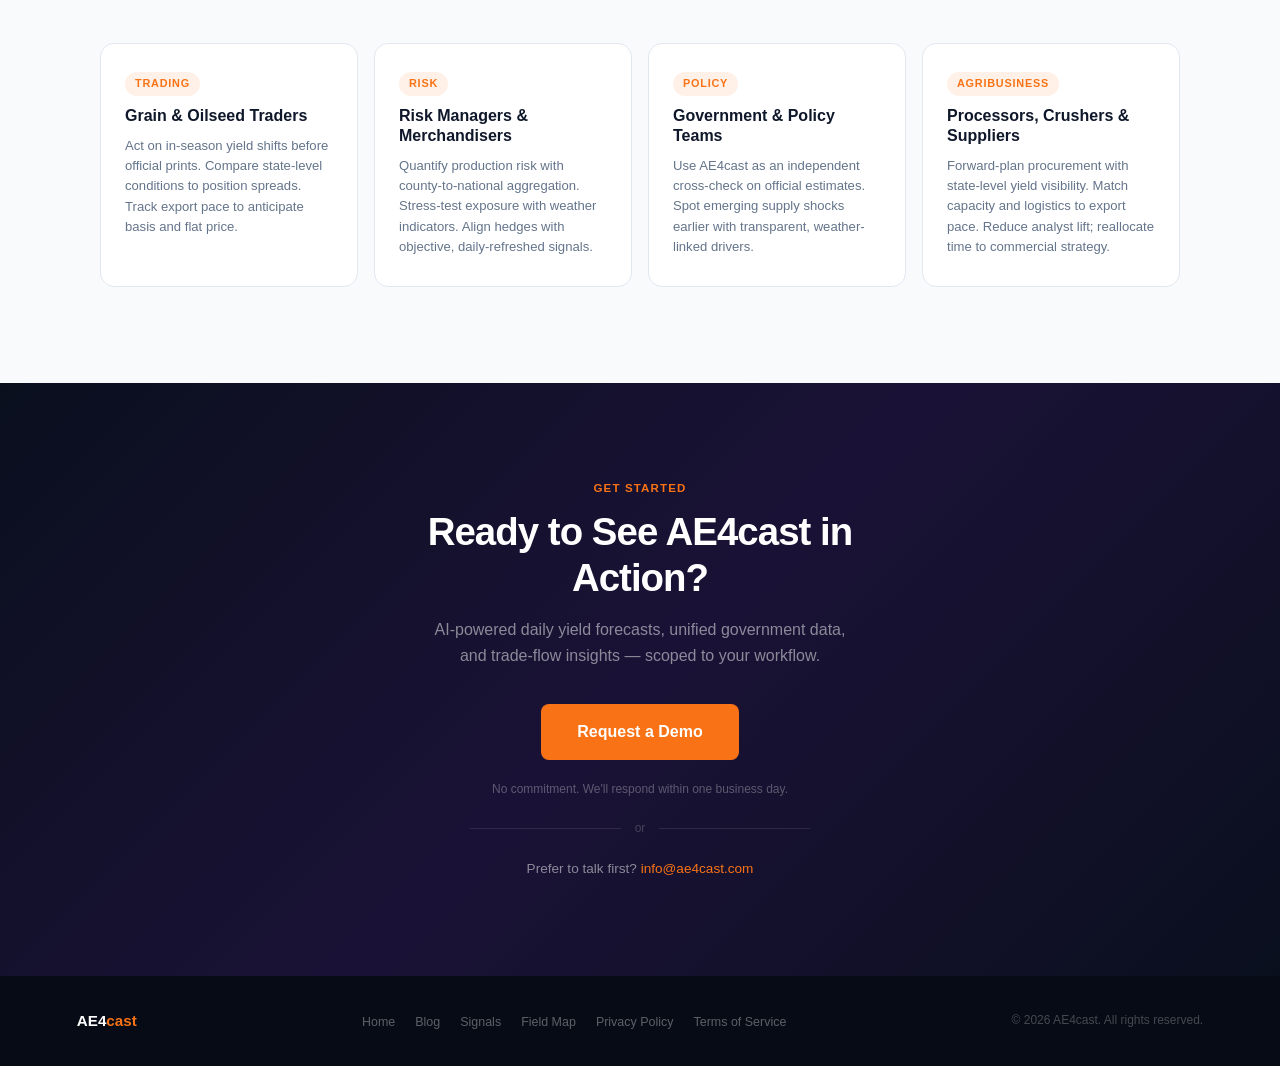
==== commit 5002c0a4: "Field map: counties and fields from the ae4cast forecast snapshots Static page map/index.html (+ map" ====
--- a/index.html
+++ b/index.html
@@ -807,6 +807,7 @@
     <li><a href="index.html" class="active">Home</a></li>
     <li><a href="blog.html">Blog</a></li>
     <li><a href="signals.html">Signals</a></li>
+    <li><a href="map/index.html">Field Map</a></li>
     <li><a href="contact.html">Contact</a></li>
   </ul>
   <a href="#" class="nav-cta" onclick="openModal();return false;">Request Demo</a>
@@ -1065,6 +1066,7 @@
     <li><a href="index.html">Home</a></li>
     <li><a href="blog.html">Blog</a></li>
     <li><a href="signals.html">Signals</a></li>
+    <li><a href="map/index.html">Field Map</a></li>
     <li><a href="privacy-policy.html">Privacy Policy</a></li>
     <li><a href="terms.html">Terms of Service</a></li>
   </ul>
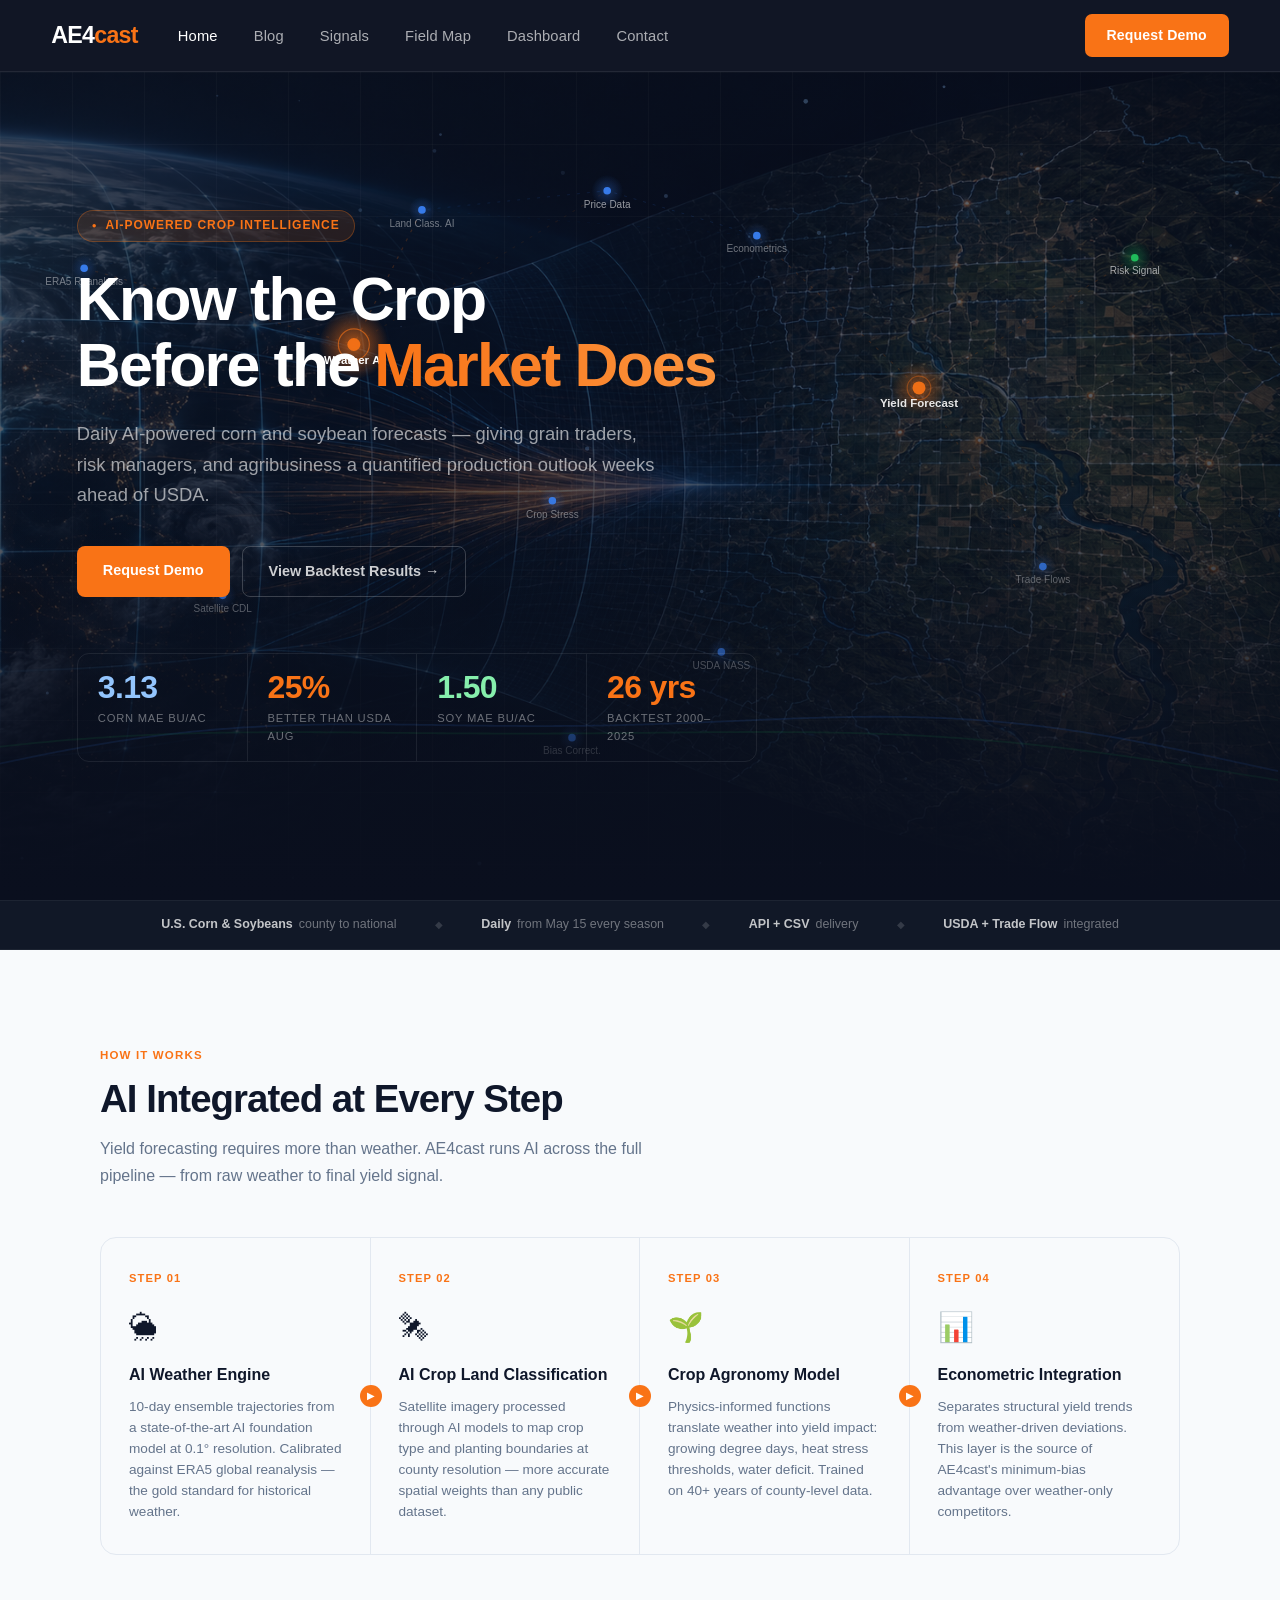
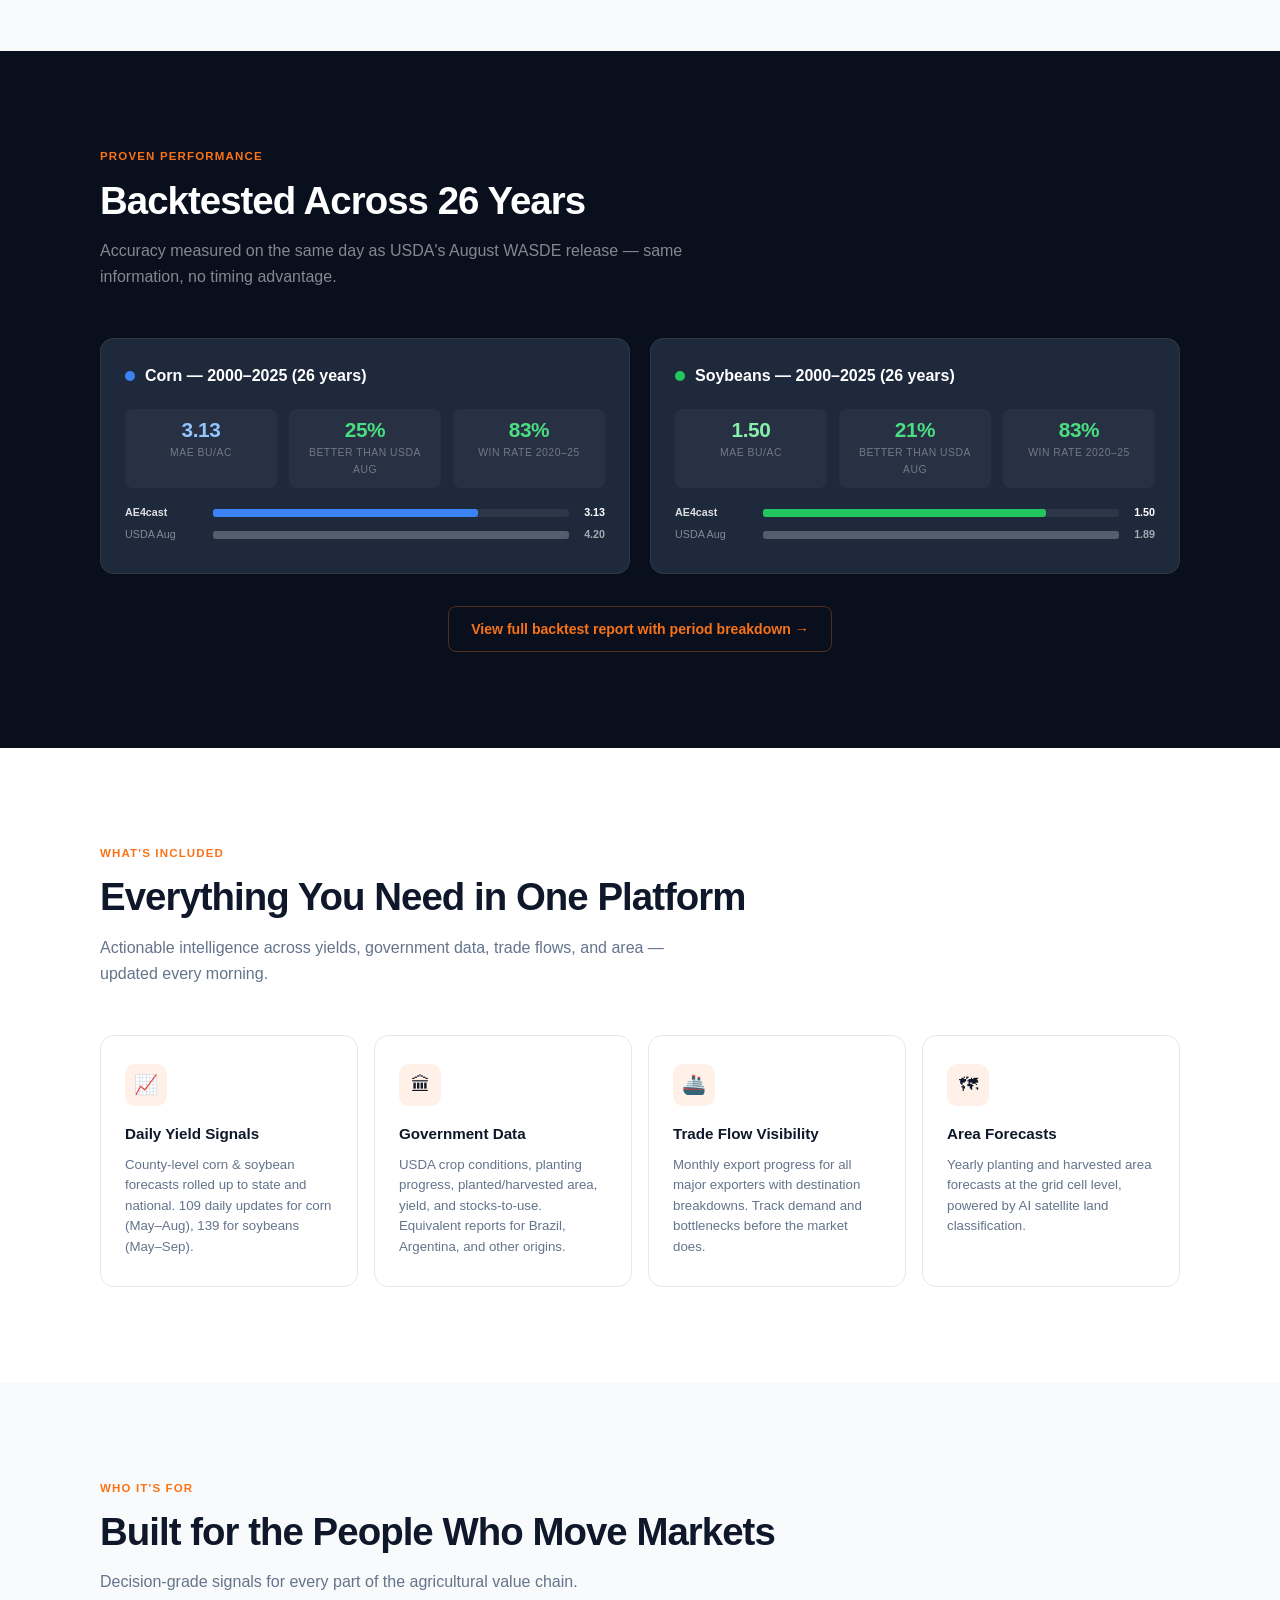
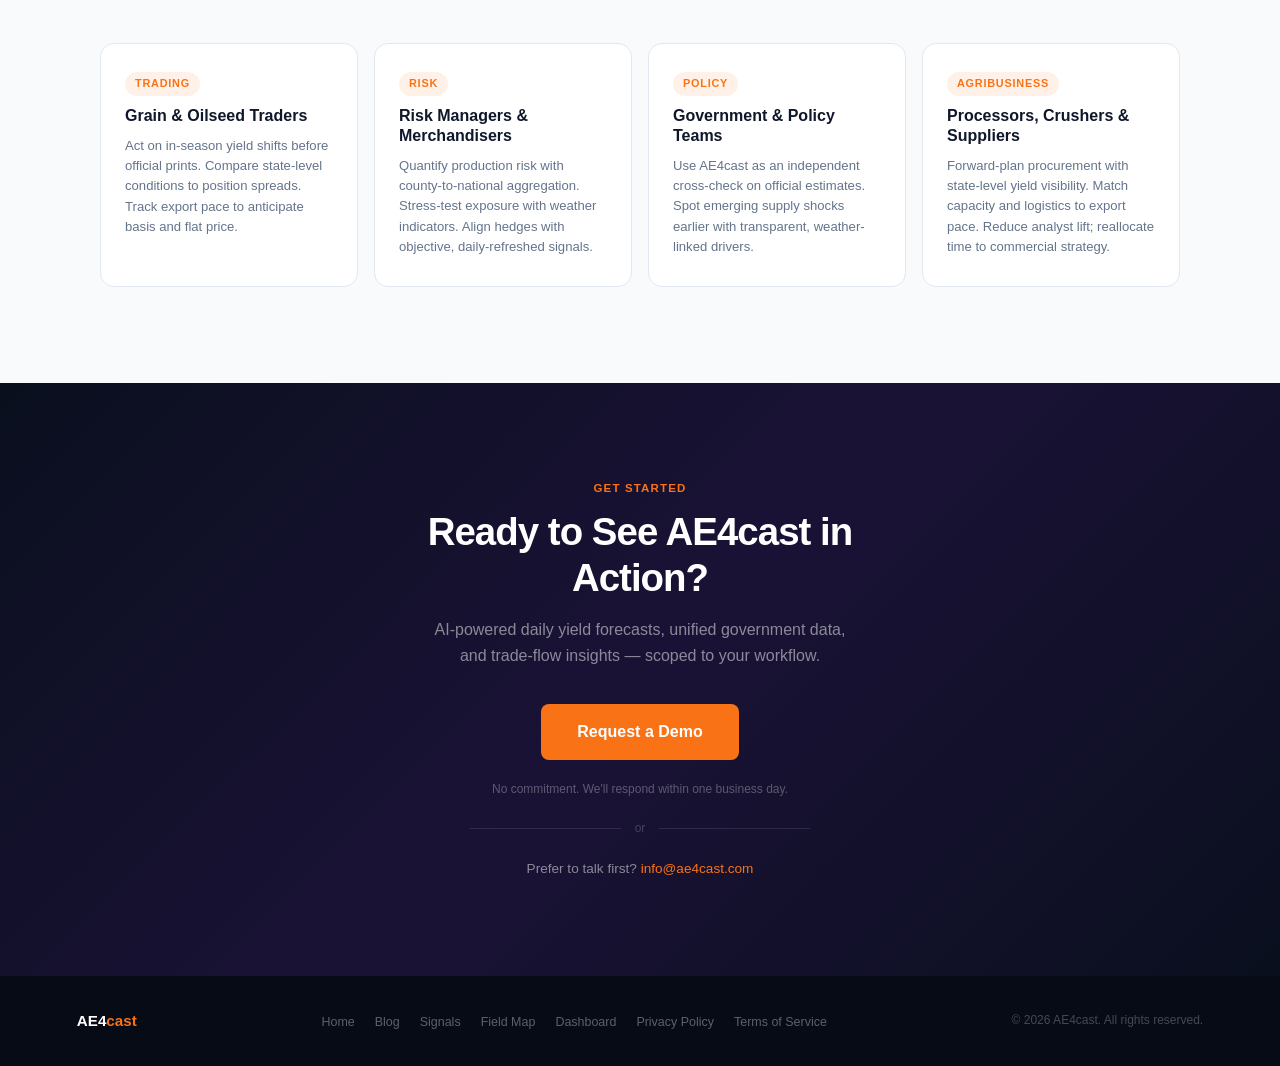
==== commit d7453f64: "Website: Dashboard access page (registration form) and a Dashboard link in every page's navigation a" ====
--- a/index.html
+++ b/index.html
@@ -808,6 +808,7 @@
     <li><a href="blog.html">Blog</a></li>
     <li><a href="signals.html">Signals</a></li>
     <li><a href="map/index.html">Field Map</a></li>
+    <li><a href="dashboard.html">Dashboard</a></li>
     <li><a href="contact.html">Contact</a></li>
   </ul>
   <a href="#" class="nav-cta" onclick="openModal();return false;">Request Demo</a>
@@ -1067,6 +1068,7 @@
     <li><a href="blog.html">Blog</a></li>
     <li><a href="signals.html">Signals</a></li>
     <li><a href="map/index.html">Field Map</a></li>
+    <li><a href="dashboard.html">Dashboard</a></li>
     <li><a href="privacy-policy.html">Privacy Policy</a></li>
     <li><a href="terms.html">Terms of Service</a></li>
   </ul>
